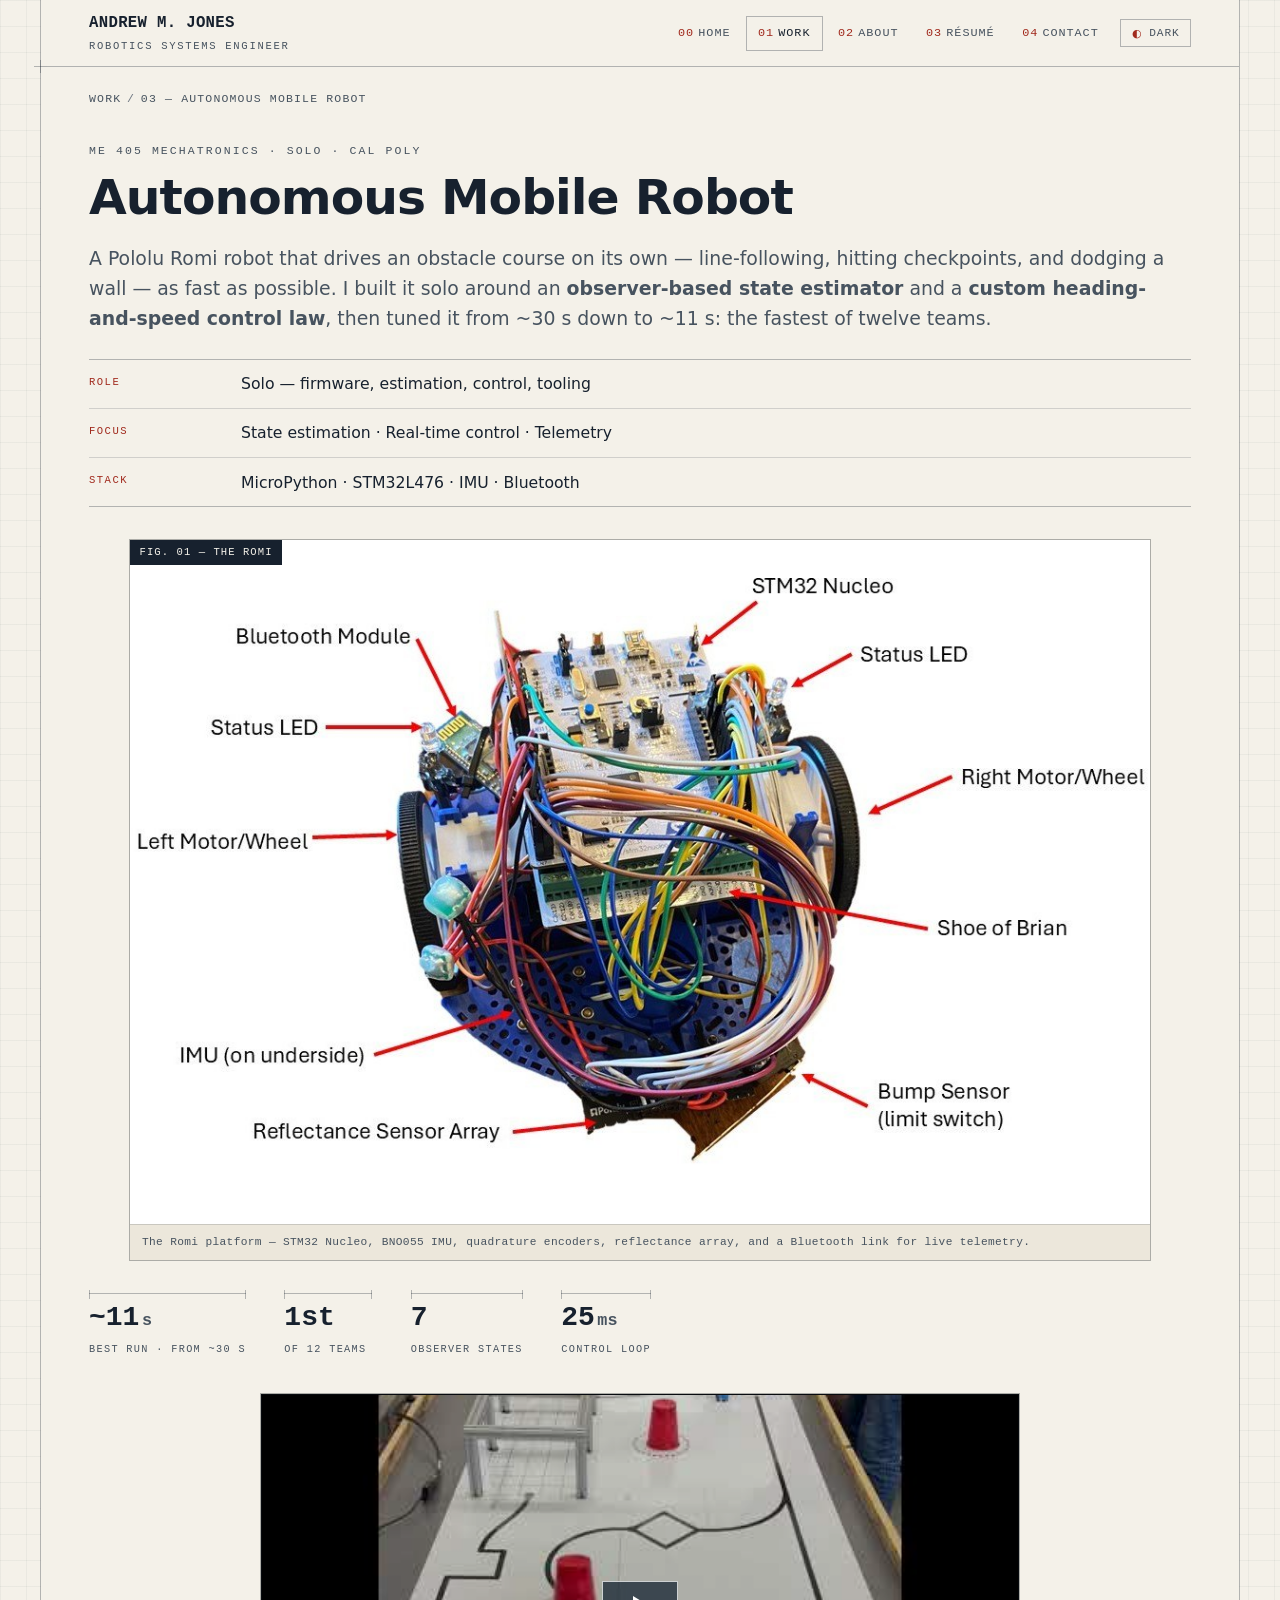
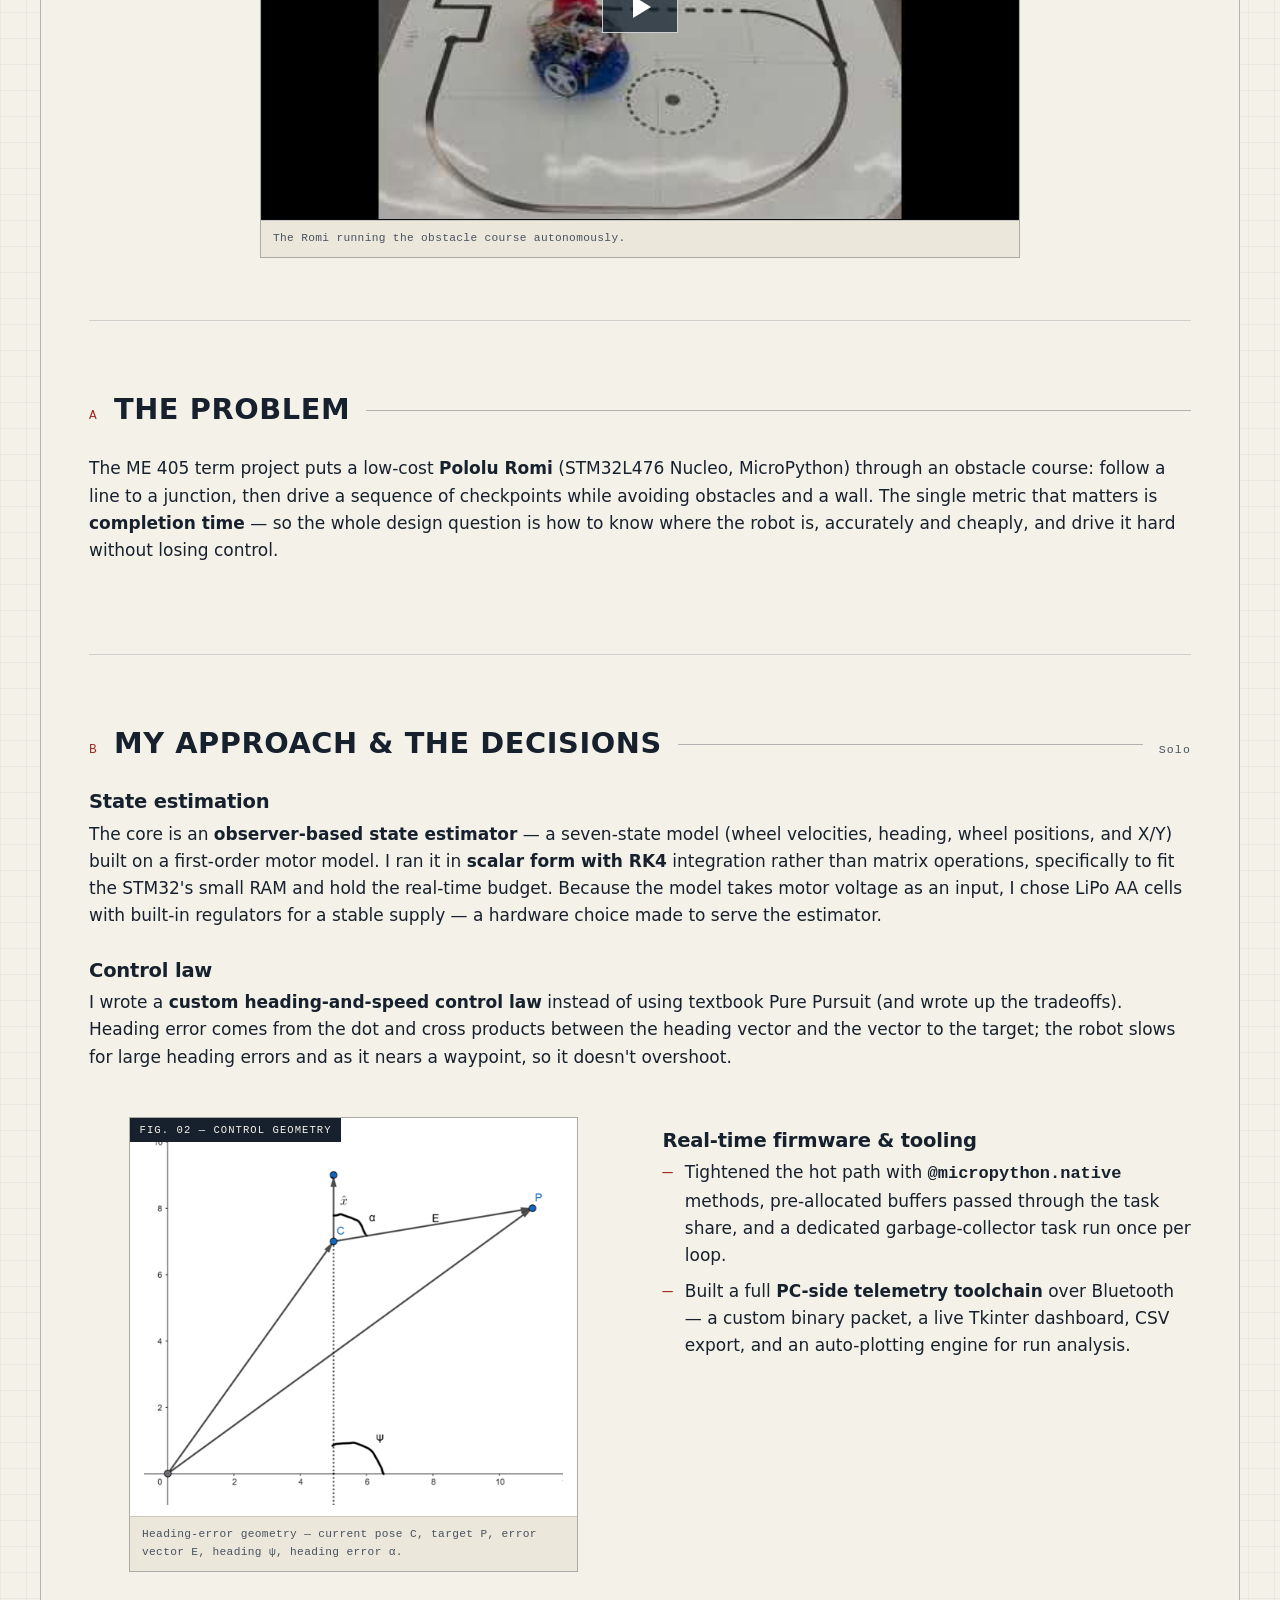
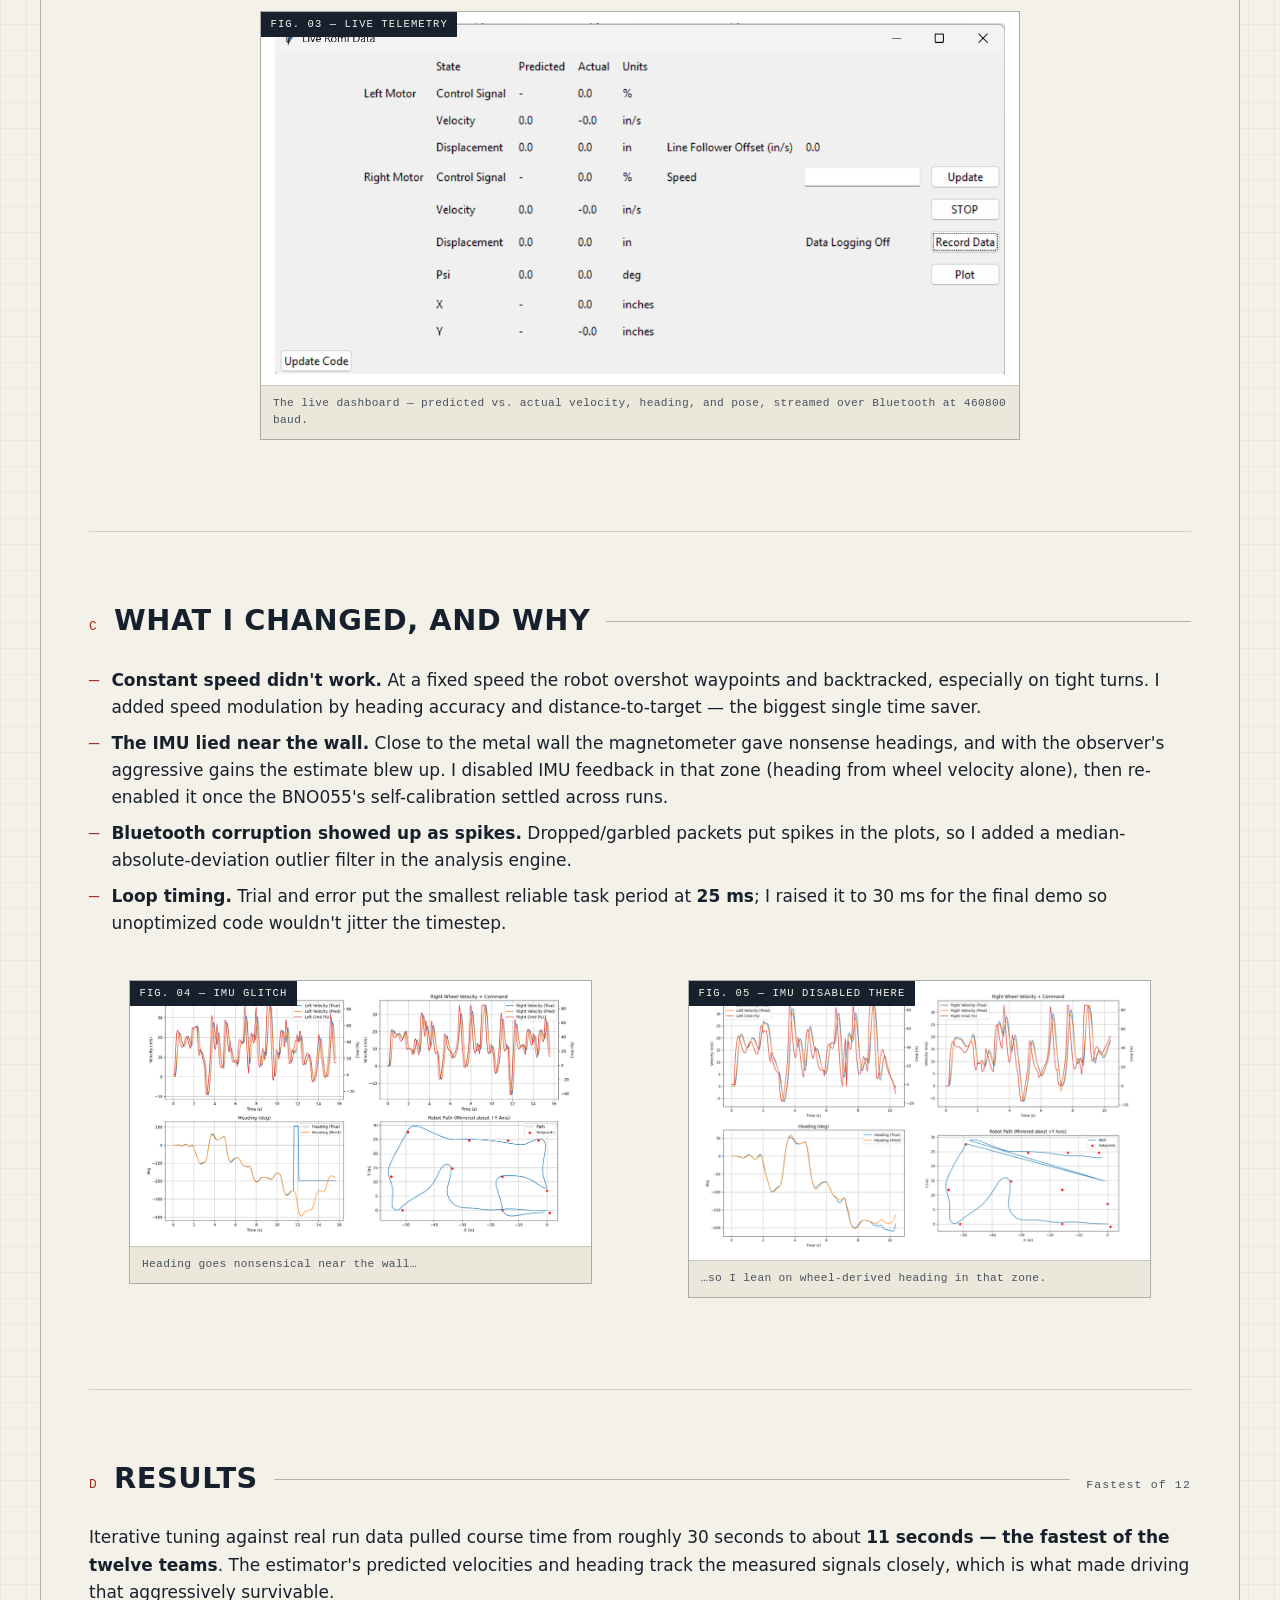
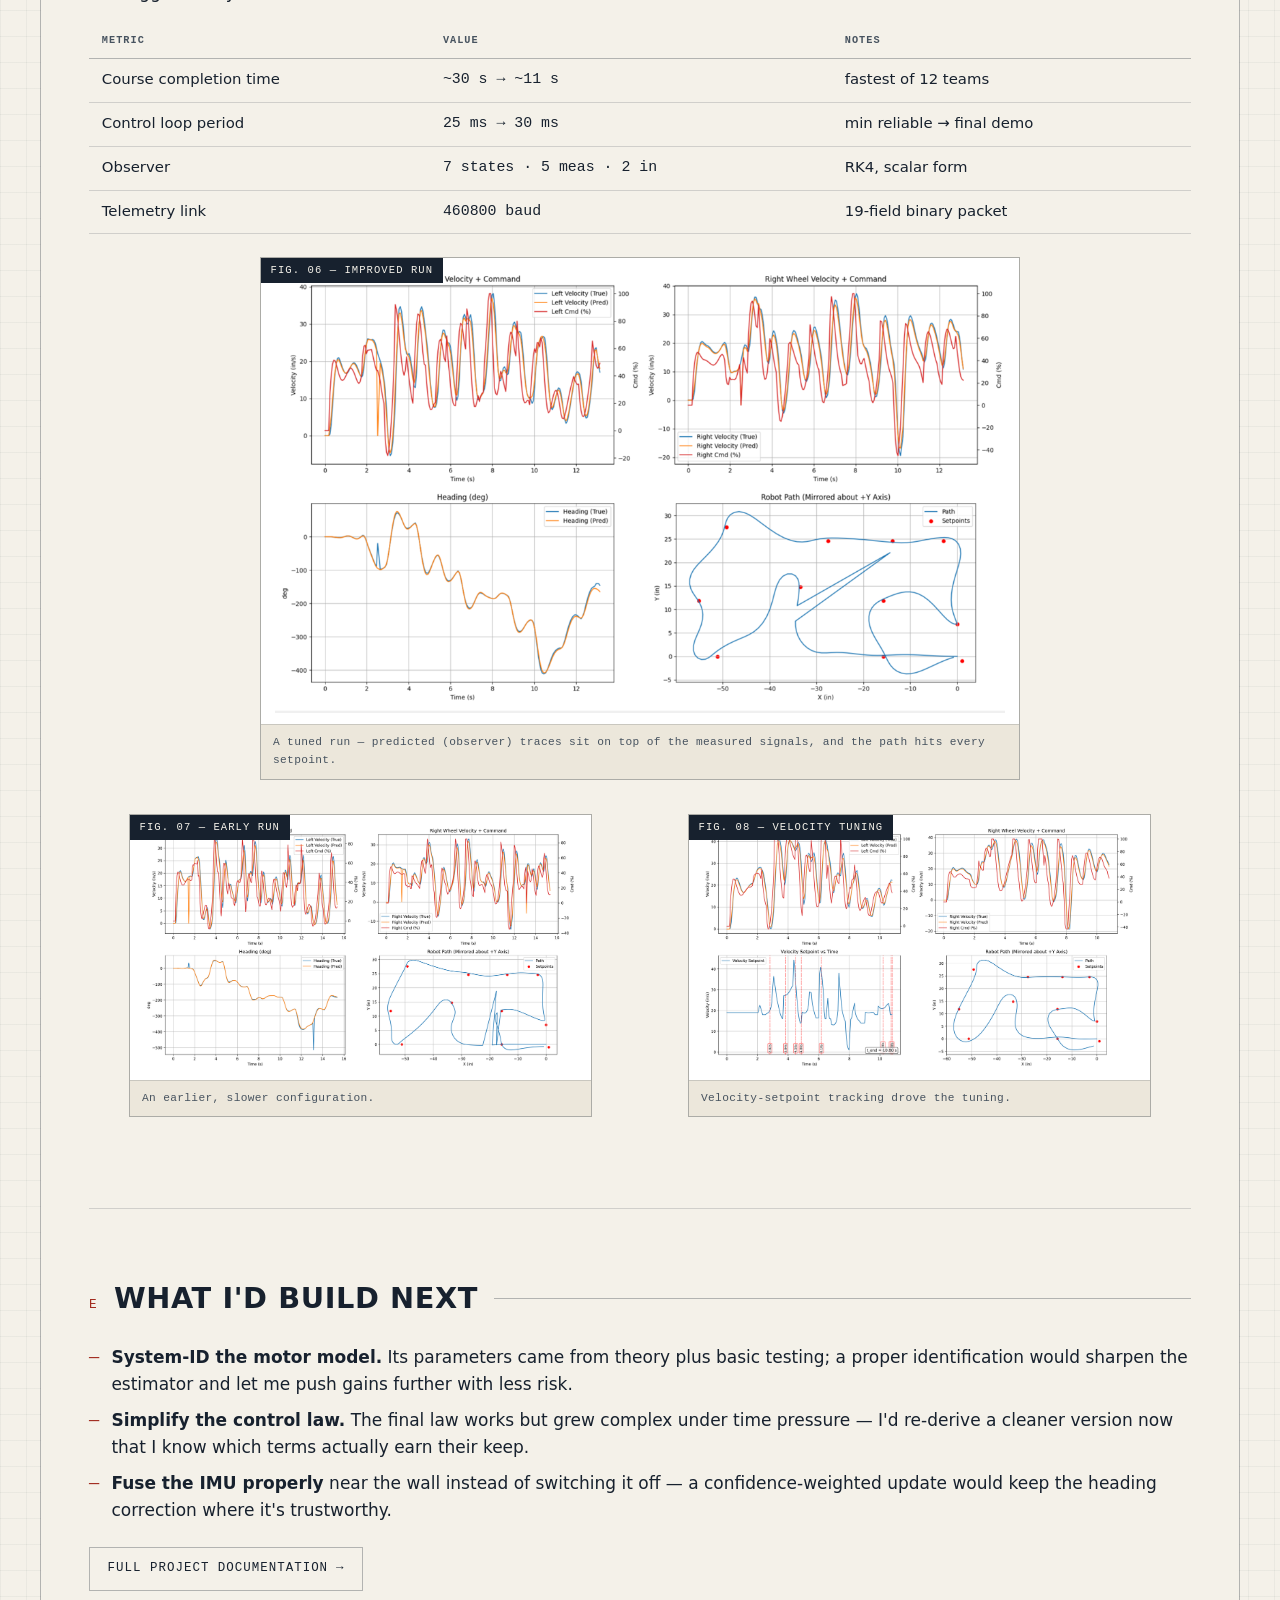
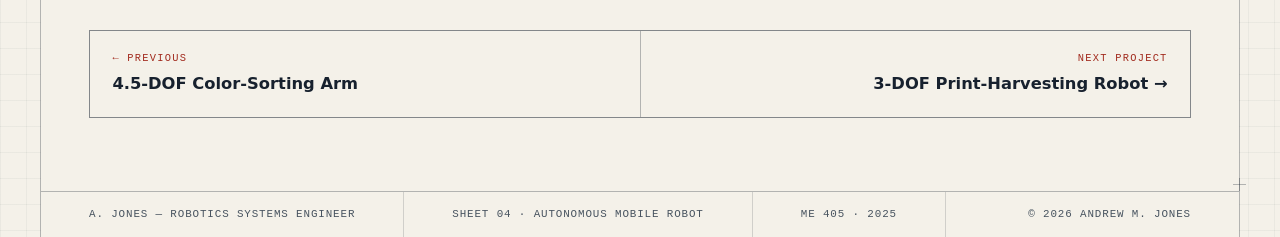
==== autonomous-mobile-robot.html @ 7c8b0451 "Claude rebuild" ====
<!doctype html>
<html lang="en">
<head>
  <meta charset="utf-8" />
  <meta name="viewport" content="width=device-width, initial-scale=1" />
  <title>Autonomous Mobile Robot — Andrew M. Jones</title>
  <meta name="description" content="ME 405: a Pololu Romi robot that autonomously runs an obstacle course, built solo on an observer-based state estimator and a custom control law — tuned from ~30 s to ~11 s, fastest of 12 teams." />
  <link rel="icon" href="favicon.svg" type="image/svg+xml" />
  <link rel="apple-touch-icon" href="apple-touch-icon.png" />
  <link rel="stylesheet" href="assets/css/site.css" />
  <script>
    (function () { try { var t = localStorage.getItem("theme"); if (t === "dark" || t === "light") document.documentElement.setAttribute("data-theme", t); } catch (e) {} })();
  </script>
  <script defer src="assets/js/site.js"></script>
</head>
<body>
  <a class="skip-link" href="#main">Skip to content</a>

  <div class="sheet">
    <header class="titleblock">
      <div class="tb-id">
        <a class="tb-name" href="index.html" style="text-decoration:none">Andrew M. Jones</a>
        <span class="tb-role">Robotics Systems Engineer</span>
      </div>
      <nav class="tb-nav" aria-label="Primary">
        <a href="index.html"><span class="n">00</span>Home</a>
        <a href="index.html#work" aria-current="page"><span class="n">01</span>Work</a>
        <a href="about.html"><span class="n">02</span>About</a>
        <a href="resume.html"><span class="n">03</span>Résumé</a>
        <a href="contact.html"><span class="n">04</span>Contact</a>
        <button class="tt" type="button" data-theme-toggle aria-pressed="false" title="Toggle light / dark">
          <span class="tt-ico" aria-hidden="true">◐</span><span class="tt-label">Dark</span>
        </button>
      </nav>
    </header>

    <main id="main" class="wrap">

      <p class="breadcrumb"><a href="index.html#work">Work</a><span class="sep">/</span>03 — Autonomous Mobile Robot</p>

      <!-- ===== HERO ===== -->
      <section class="proj-hero">
        <span class="eyebrow">ME 405 Mechatronics · Solo · Cal Poly</span>
        <h1>Autonomous Mobile Robot</h1>
        <p class="lede">
          A Pololu Romi robot that drives an obstacle course on its own — line-following, hitting checkpoints, and dodging
          a wall — as fast as possible. I built it solo around an <strong>observer-based state estimator</strong> and a
          <strong>custom heading-and-speed control law</strong>, then tuned it from ~30&nbsp;s down to ~11&nbsp;s: the
          fastest of twelve teams.
        </p>
        <dl class="spec-block">
          <div class="row"><dt>Role</dt><dd>Solo — firmware, estimation, control, tooling</dd></div>
          <div class="row"><dt>Focus</dt><dd>State estimation · Real-time control · Telemetry</dd></div>
          <div class="row"><dt>Stack</dt><dd>MicroPython · STM32L476 · IMU · Bluetooth</dd></div>
        </dl>

        <figure class="figure proj-hero-fig" style="margin-top:2rem">
          <span class="figtag">Fig. 01 — The Romi</span>
          <img src="assets/img/autonomous-mobile-robot/romi-labeled.jpg" width="1074" height="720"
               alt="The assembled Romi robot with components labeled: STM32 Nucleo, Bluetooth module, status LEDs, left and right motor/wheel, IMU, reflectance sensor array, and bump sensor." />
          <figcaption>The Romi platform — STM32 Nucleo, BNO055 IMU, quadrature encoders, reflectance array, and a Bluetooth link for live telemetry.</figcaption>
        </figure>

        <div class="metrics" style="margin-top:2rem" aria-label="Headline results">
          <div class="metric"><span class="val">~11<span class="unit">s</span></span><span class="lbl">Best run · from ~30 s</span></div>
          <div class="metric"><span class="val">1st</span><span class="lbl">of 12 teams</span></div>
          <div class="metric"><span class="val">7</span><span class="lbl">Observer states</span></div>
          <div class="metric"><span class="val">25<span class="unit">ms</span></span><span class="lbl">Control loop</span></div>
        </div>

        <figure class="figure mid" style="margin-top:2.2rem">
          <span class="figtag">Demo — course run</span>
          <div class="video" data-yt="yyV9BpyjOOg" role="button" tabindex="0" aria-label="Play the autonomous course run video">
            <img src="assets/img/autonomous-mobile-robot/yt-yyV9BpyjOOg.jpg" width="480" height="360" loading="lazy" alt="Video thumbnail: the Romi robot running the course." />
            <span class="play" aria-hidden="true"></span>
          </div>
          <figcaption>The Romi running the obstacle course autonomously.</figcaption>
        </figure>
      </section>

      <!-- ===== A · PROBLEM ===== -->
      <section class="section" aria-labelledby="a-h">
        <div class="section-head">
          <span class="section-num">A</span>
          <h2 class="section-title" id="a-h">The problem</h2>
          <span class="section-rule" aria-hidden="true"></span>
        </div>
        <div class="prose">
          <p>
            The ME 405 term project puts a low-cost <strong>Pololu Romi</strong> (STM32L476 Nucleo, MicroPython) through an
            obstacle course: follow a line to a junction, then drive a sequence of checkpoints while avoiding obstacles and a
            wall. The single metric that matters is <strong>completion time</strong> — so the whole design question is how to
            know where the robot is, accurately and cheaply, and drive it hard without losing control.
          </p>
        </div>
      </section>

      <!-- ===== B · ROLE & DECISIONS ===== -->
      <section class="section" aria-labelledby="b-h">
        <div class="section-head">
          <span class="section-num">B</span>
          <h2 class="section-title" id="b-h">My approach &amp; the decisions</h2>
          <span class="section-rule" aria-hidden="true"></span>
          <span class="section-meta">Solo</span>
        </div>
        <div class="prose">
          <h3>State estimation</h3>
          <p>
            The core is an <strong>observer-based state estimator</strong> — a seven-state model (wheel velocities, heading,
            wheel positions, and X/Y) built on a first-order motor model. I ran it in <strong>scalar form with RK4</strong>
            integration rather than matrix operations, specifically to fit the STM32's small RAM and hold the real-time
            budget. Because the model takes motor voltage as an input, I chose LiPo AA cells with built-in regulators for a
            stable supply — a hardware choice made to serve the estimator.
          </p>
          <h3>Control law</h3>
          <p>
            I wrote a <strong>custom heading-and-speed control law</strong> instead of using textbook Pure Pursuit (and wrote
            up the tradeoffs). Heading error comes from the dot and cross products between the heading vector and the vector
            to the target; the robot slows for large heading errors and as it nears a waypoint, so it doesn't overshoot.
          </p>
        </div>

        <div class="split" style="margin-top:1.8rem">
          <figure class="figure">
            <span class="figtag">Fig. 02 — Control geometry</span>
            <div class="plot-canvas"><img src="assets/diagrams/autonomous-mobile-robot/drive-geometry.png" width="535" height="480" loading="lazy"
                 alt="Vector diagram of the heading-error geometry: current pose C, target point P, error vector E, heading psi, and heading-error angle alpha." /></div>
            <figcaption>Heading-error geometry — current pose C, target P, error vector E, heading ψ, heading error α.</figcaption>
          </figure>
          <div class="prose">
            <h3>Real-time firmware &amp; tooling</h3>
            <ul>
              <li>Tightened the hot path with <strong><code>@micropython.native</code></strong> methods, pre-allocated buffers passed through the task share, and a dedicated garbage-collector task run once per loop.</li>
              <li>Built a full <strong>PC-side telemetry toolchain</strong> over Bluetooth — a custom binary packet, a live Tkinter dashboard, CSV export, and an auto-plotting engine for run analysis.</li>
            </ul>
          </div>
        </div>

        <figure class="figure mid" style="margin-top:1.4rem">
          <span class="figtag">Fig. 03 — Live telemetry</span>
          <div class="plot-canvas"><img src="assets/img/autonomous-mobile-robot/telemetry-gui.png" width="1183" height="567" loading="lazy"
               alt="Screenshot of the live Romi data GUI showing predicted versus actual wheel velocities, heading, and pose during a run." /></div>
          <figcaption>The live dashboard — predicted vs. actual velocity, heading, and pose, streamed over Bluetooth at 460800 baud.</figcaption>
        </figure>
      </section>

      <!-- ===== C · ITERATION ===== -->
      <section class="section" aria-labelledby="c-h">
        <div class="section-head">
          <span class="section-num">C</span>
          <h2 class="section-title" id="c-h">What I changed, and why</h2>
          <span class="section-rule" aria-hidden="true"></span>
        </div>
        <div class="prose">
          <ul>
            <li><strong>Constant speed didn't work.</strong> At a fixed speed the robot overshot waypoints and backtracked, especially on tight turns. I added speed modulation by heading accuracy and distance-to-target — the biggest single time saver.</li>
            <li><strong>The IMU lied near the wall.</strong> Close to the metal wall the magnetometer gave nonsense headings, and with the observer's aggressive gains the estimate blew up. I disabled IMU feedback in that zone (heading from wheel velocity alone), then re-enabled it once the BNO055's self-calibration settled across runs.</li>
            <li><strong>Bluetooth corruption showed up as spikes.</strong> Dropped/garbled packets put spikes in the plots, so I added a median-absolute-deviation outlier filter in the analysis engine.</li>
            <li><strong>Loop timing.</strong> Trial and error put the smallest reliable task period at <strong>25&nbsp;ms</strong>; I raised it to 30&nbsp;ms for the final demo so unoptimized code wouldn't jitter the timestep.</li>
          </ul>
        </div>

        <div class="figrow" style="margin-top:1.6rem">
          <figure class="figure">
            <span class="figtag">Fig. 04 — IMU glitch</span>
            <div class="plot-canvas"><img src="assets/img/autonomous-mobile-robot/imu-badheading.png" width="1000" height="559" loading="lazy"
                 alt="Plot of a corrupted heading estimate spiking to nonsensical values as the robot passes near the wall." /></div>
            <figcaption>Heading goes nonsensical near the wall…</figcaption>
          </figure>
          <figure class="figure">
            <span class="figtag">Fig. 05 — IMU disabled there</span>
            <div class="plot-canvas"><img src="assets/img/autonomous-mobile-robot/imu-off.png" width="1000" height="592" loading="lazy"
                 alt="Plot showing the observer heading behaving when IMU feedback is disabled in the wall zone." /></div>
            <figcaption>…so I lean on wheel-derived heading in that zone.</figcaption>
          </figure>
        </div>
      </section>

      <!-- ===== D · RESULTS ===== -->
      <section class="section" aria-labelledby="d-h">
        <div class="section-head">
          <span class="section-num">D</span>
          <h2 class="section-title" id="d-h">Results</h2>
          <span class="section-rule" aria-hidden="true"></span>
          <span class="section-meta">Fastest of 12</span>
        </div>
        <div class="prose">
          <p>
            Iterative tuning against real run data pulled course time from roughly 30&nbsp;seconds to about
            <strong>11&nbsp;seconds — the fastest of the twelve teams</strong>. The estimator's predicted velocities and
            heading track the measured signals closely, which is what made driving that aggressively survivable.
          </p>
        </div>

        <table class="spec-table">
          <thead><tr><th>Metric</th><th>Value</th><th>Notes</th></tr></thead>
          <tbody>
            <tr><td>Course completion time</td><td class="num">~30 s → ~11 s</td><td>fastest of 12 teams</td></tr>
            <tr><td>Control loop period</td><td class="num">25 ms → 30 ms</td><td>min reliable → final demo</td></tr>
            <tr><td>Observer</td><td class="num">7 states · 5 meas · 2 in</td><td>RK4, scalar form</td></tr>
            <tr><td>Telemetry link</td><td class="num">460800 baud</td><td>19-field binary packet</td></tr>
          </tbody>
        </table>

        <figure class="figure mid" style="margin-top:1.4rem">
          <span class="figtag">Fig. 06 — Improved run</span>
          <div class="plot-canvas"><img src="assets/img/autonomous-mobile-robot/course-run2.png" width="1071" height="651" loading="lazy"
               alt="Four-panel run analysis: left and right wheel velocity with true, predicted, and command traces overlapping closely; heading true vs predicted; and the robot's path through the course with setpoints marked." /></div>
          <figcaption>A tuned run — predicted (observer) traces sit on top of the measured signals, and the path hits every setpoint.</figcaption>
        </figure>

        <div class="figrow" style="margin-top:1rem">
          <figure class="figure">
            <span class="figtag">Fig. 07 — Early run</span>
            <div class="plot-canvas"><img src="assets/img/autonomous-mobile-robot/course-run1.png" width="1200" height="671" loading="lazy"
                 alt="Run analysis from an earlier, slower configuration for comparison." /></div>
            <figcaption>An earlier, slower configuration.</figcaption>
          </figure>
          <figure class="figure">
            <span class="figtag">Fig. 08 — Velocity tuning</span>
            <div class="plot-canvas"><img src="assets/img/autonomous-mobile-robot/velocity-tuning.png" width="1200" height="671" loading="lazy"
                 alt="Velocity setpoint tracking used to find areas for improvement during tuning." /></div>
            <figcaption>Velocity-setpoint tracking drove the tuning.</figcaption>
          </figure>
        </div>

      </section>

      <!-- ===== E · NEXT ===== -->
      <section class="section" aria-labelledby="e-h">
        <div class="section-head">
          <span class="section-num">E</span>
          <h2 class="section-title" id="e-h">What I'd build next</h2>
          <span class="section-rule" aria-hidden="true"></span>
        </div>
        <div class="prose">
          <ul>
            <li><strong>System-ID the motor model.</strong> Its parameters came from theory plus basic testing; a proper identification would sharpen the estimator and let me push gains further with less risk.</li>
            <li><strong>Simplify the control law.</strong> The final law works but grew complex under time pressure — I'd re-derive a cleaner version now that I know which terms actually earn their keep.</li>
            <li><strong>Fuse the IMU properly</strong> near the wall instead of switching it off — a confidence-weighted update would keep the heading correction where it's trustworthy.</li>
          </ul>
          <p style="margin-top:1.4rem">
            <a class="btn" href="https://term-project-me-405.readthedocs.io/en/latest/index.html" target="_blank" rel="noopener noreferrer">Full project documentation <span class="arw" aria-hidden="true">→</span></a>
          </p>
        </div>

        <nav class="proj-nav" aria-label="More projects">
          <a href="robotic-arm.html"><span class="dir">← Previous</span><span class="t">4.5-DOF Color-Sorting Arm</span></a>
          <a class="next" href="harvester.html"><span class="dir">Next project</span><span class="t">3-DOF Print-Harvesting Robot →</span></a>
        </nav>
      </section>

    </main>

    <footer class="footer-tb">
      <span class="cell">A. Jones — Robotics Systems Engineer</span>
      <span class="cell">Sheet 04 · Autonomous Mobile Robot</span>
      <span class="cell">ME 405 · 2025</span>
      <span class="cell">© <span id="year"></span> Andrew M. Jones</span>
    </footer>
  </div>
</body>
</html>
---- assets/css/site.css ----
/* ============================================================================
   Andrew M. Jones — Portfolio
   Design system: "Engineering Drawing / Title Block"
   Plain CSS, no framework, no build step.
   ========================================================================== */

/* ---- Tokens ---------------------------------------------------------------
   Light "paper" is the primary identity; dark "blueprint" via prefers-color-scheme
   and an explicit [data-theme] override so a future toggle can win both ways.    */
:root {
  --paper:      #f4f1e9;
  --paper-2:    #ece7db;
  --paper-3:    #e2dccb;
  --ink:        #17212e;
  --ink-2:      #47535f;
  --ink-3:      #6d7681;
  --line:       rgba(23, 33, 46, 0.16);
  --line-2:     rgba(23, 33, 46, 0.30);
  --grid:       rgba(23, 33, 46, 0.045);
  --accent:     #c0392b;   /* drafting red */
  --accent-ink: #a12a1d;   /* red that passes AA on paper for text */
  --blue:       #2c5a7c;

  --font-sans: "Helvetica Neue", "Segoe UI", system-ui, -apple-system, Roboto, Arial, sans-serif;
  --font-mono: ui-monospace, "Cascadia Code", "SF Mono", "Segoe UI Mono", Consolas, "Liberation Mono", monospace;

  --wrap: 1200px;
  --pad: clamp(1.1rem, 4vw, 3rem);
  --frame: 10px;
}

@media (prefers-color-scheme: dark) {
  :root:not([data-theme="light"]) {
    --paper:      #0e1520;
    --paper-2:    #131c29;
    --paper-3:    #182231;
    --ink:        #e6ecf3;
    --ink-2:      #a4b0be;
    --ink-3:      #788593;
    --line:       rgba(206, 223, 241, 0.15);
    --line-2:     rgba(206, 223, 241, 0.28);
    --grid:       rgba(150, 190, 230, 0.06);
    --accent:     #e4572e;
    --accent-ink: #f0774e;
    --blue:       #6fb4e0;
  }
}
/* explicit overrides so a data-theme attribute always wins */
:root[data-theme="dark"] {
  --paper: #0e1520; --paper-2: #131c29; --paper-3: #182231;
  --ink: #e6ecf3; --ink-2: #a4b0be; --ink-3: #788593;
  --line: rgba(206,223,241,0.15); --line-2: rgba(206,223,241,0.28);
  --grid: rgba(150,190,230,0.06); --accent: #e4572e; --accent-ink: #f0774e; --blue: #6fb4e0;
}
:root[data-theme="light"] {
  --paper: #f4f1e9; --paper-2: #ece7db; --paper-3: #e2dccb;
  --ink: #17212e; --ink-2: #47535f; --ink-3: #6d7681;
  --line: rgba(23,33,46,0.16); --line-2: rgba(23,33,46,0.30);
  --grid: rgba(23,33,46,0.045); --accent: #c0392b; --accent-ink: #a12a1d; --blue: #2c5a7c;
}

/* ---- Reset / base --------------------------------------------------------- */
*, *::before, *::after { box-sizing: border-box; }
html { -webkit-text-size-adjust: 100%; scroll-behavior: smooth; }
@media (prefers-reduced-motion: reduce) {
  html { scroll-behavior: auto; }
  *, *::before, *::after { animation-duration: 0.001ms !important; transition-duration: 0.001ms !important; }
}
body {
  margin: 0;
  font-family: var(--font-sans);
  font-size: 17px;
  line-height: 1.6;
  color: var(--ink);
  background-color: var(--paper);
  background-image:
    linear-gradient(var(--grid) 1px, transparent 1px),
    linear-gradient(90deg, var(--grid) 1px, transparent 1px);
  background-size: 26px 26px, 26px 26px;
  -webkit-font-smoothing: antialiased;
}
img, svg { max-width: 100%; height: auto; display: block; }
a { color: var(--blue); text-decoration: none; }
a:hover { color: var(--accent-ink); }
h1, h2, h3, h4 { font-weight: 650; line-height: 1.1; letter-spacing: -0.01em; margin: 0; }
p { margin: 0 0 1rem; }

/* Keyboard focus */
:focus-visible { outline: 2px solid var(--accent); outline-offset: 2px; }

.skip-link {
  position: absolute; left: -9999px; top: 0; z-index: 100;
  background: var(--ink); color: var(--paper); padding: 0.6rem 1rem;
  font-family: var(--font-mono); font-size: 0.8rem;
}
.skip-link:focus { left: 0; }

/* ---- Monospace label helpers --------------------------------------------- */
.mono { font-family: var(--font-mono); }
.eyebrow, .label {
  font-family: var(--font-mono);
  font-size: 0.72rem;
  text-transform: uppercase;
  letter-spacing: 0.18em;
  color: var(--ink-2);
}
.accent { color: var(--accent-ink); }
.muted { color: var(--ink-2); }

/* ---- Sheet frame (the "drawing" the whole site sits on) ------------------- */
.sheet {
  max-width: var(--wrap);
  margin: 0 auto;
  position: relative;
  border-left: 1px solid var(--line-2);
  border-right: 1px solid var(--line-2);
  background:
    linear-gradient(var(--paper), var(--paper)) padding-box;
  min-height: 100vh;
}
/* corner register crosshairs */
.sheet::before, .sheet::after {
  content: ""; position: absolute; width: 13px; height: 13px; pointer-events: none;
  background-image:
    linear-gradient(var(--line-2), var(--line-2)),
    linear-gradient(var(--line-2), var(--line-2));
  background-size: 13px 1px, 1px 13px;
  background-position: center, center;
  background-repeat: no-repeat;
}
.sheet::before { top: 60px; left: -7px; }
.sheet::after  { bottom: 46px; right: -7px; }

.wrap { padding-inline: var(--pad); }

/* ---- Header title block --------------------------------------------------- */
.titleblock {
  position: sticky; top: 0; z-index: 20;
  display: flex; align-items: stretch; justify-content: space-between;
  gap: 1rem; flex-wrap: wrap;
  padding: 0.7rem var(--pad);
  background: color-mix(in srgb, var(--paper) 88%, transparent);
  backdrop-filter: blur(6px);
  border-bottom: 1px solid var(--line-2);
}
.tb-id { display: flex; flex-direction: column; justify-content: center; }
.tb-name {
  font-family: var(--font-mono); font-weight: 700; font-size: 0.98rem;
  letter-spacing: 0.02em; color: var(--ink); text-transform: uppercase;
}
.tb-role {
  font-family: var(--font-mono); font-size: 0.66rem; letter-spacing: 0.16em;
  text-transform: uppercase; color: var(--ink-2); margin-top: 2px;
}
.tb-nav { display: flex; align-items: center; gap: 0.2rem; flex-wrap: wrap; }
.tb-nav a {
  font-family: var(--font-mono); font-size: 0.74rem; letter-spacing: 0.08em;
  text-transform: uppercase; color: var(--ink-2);
  padding: 0.45rem 0.7rem; border: 1px solid transparent;
}
.tb-nav a .n { color: var(--accent-ink); margin-right: 0.35em; }
.tb-nav a:hover { color: var(--ink); border-color: var(--line-2); }
.tb-nav a[aria-current="page"] { color: var(--ink); border-color: var(--line-2); }
.tb-nav .tt { display: inline-flex; align-items: center; gap: 0.4rem; margin-left: 0.4rem; padding: 0.4rem 0.65rem;
  font-family: var(--font-mono); font-size: 0.7rem; letter-spacing: 0.08em; text-transform: uppercase;
  color: var(--ink-2); background: transparent; border: 1px solid var(--line-2); cursor: pointer; }
.tb-nav .tt:hover { color: var(--ink); background: var(--paper-2); }
.tb-nav .tt .tt-ico { color: var(--accent-ink); }

/* ---- Buttons -------------------------------------------------------------- */
.btn {
  display: inline-flex; align-items: center; gap: 0.5rem;
  font-family: var(--font-mono); font-size: 0.78rem; letter-spacing: 0.08em;
  text-transform: uppercase; color: var(--ink);
  padding: 0.7rem 1.1rem; border: 1px solid var(--line-2);
  background: transparent; cursor: pointer; transition: background 0.15s, color 0.15s, border-color 0.15s;
}
.btn:hover { background: var(--ink); color: var(--paper); border-color: var(--ink); }
.btn.primary { background: var(--ink); color: var(--paper); border-color: var(--ink); }
.btn.primary:hover { background: var(--accent); border-color: var(--accent); color: #fff; }
.btn .arw { transition: transform 0.15s; }
.btn:hover .arw { transform: translateX(3px); }

/* ---- Section header (numbered drawing view) ------------------------------- */
.section { padding: clamp(2.6rem, 6vw, 4.6rem) 0; border-top: 1px solid var(--line); }
.section-head { display: flex; align-items: baseline; gap: 1rem; margin-bottom: 1.8rem; }
.section-num { font-family: var(--font-mono); font-size: 0.8rem; color: var(--accent-ink); letter-spacing: 0.1em; }
.section-title { font-size: clamp(1.3rem, 3vw, 1.8rem); text-transform: uppercase; letter-spacing: 0.02em; }
.section-rule { flex: 1; height: 1px; background: var(--line-2); align-self: center; }
.section-meta { font-family: var(--font-mono); font-size: 0.72rem; color: var(--ink-2); letter-spacing: 0.1em; }

/* ---- Hero ----------------------------------------------------------------- */
.hero { padding: clamp(2.4rem, 6vw, 4.4rem) 0 clamp(1.6rem, 4vw, 2.6rem); }
.hero-grid { display: grid; grid-template-columns: 1.05fr 0.95fr; gap: clamp(1.5rem, 4vw, 3rem); align-items: center; }
.hero h1 {
  font-size: clamp(2.1rem, 5.4vw, 3.5rem); line-height: 1.03; margin: 0.7rem 0 1.1rem;
  letter-spacing: -0.02em;
}
.hero h1 .u { color: var(--accent-ink); }
.hero .lede { font-size: clamp(1rem, 1.6vw, 1.12rem); color: var(--ink-2); max-width: 44ch; }
.cta-row { display: flex; flex-wrap: wrap; gap: 0.7rem; margin-top: 1.6rem; }

/* ---- Figure block --------------------------------------------------------- */
.figure { position: relative; border: 1px solid var(--line-2); background: var(--paper-2); }
.figure > img { width: 100%; display: block; }
.figtag {
  position: absolute; top: 0; left: 0;
  font-family: var(--font-mono); font-size: 0.66rem; letter-spacing: 0.1em;
  background: var(--ink); color: var(--paper); padding: 0.25rem 0.6rem; text-transform: uppercase;
}
.figure figcaption {
  font-family: var(--font-mono); font-size: 0.7rem; color: var(--ink-2);
  padding: 0.55rem 0.75rem; border-top: 1px solid var(--line); letter-spacing: 0.03em;
}

/* ---- Dimension / metric callouts ------------------------------------------ */
.metrics { display: flex; flex-wrap: wrap; gap: clamp(1.2rem, 4vw, 2.4rem); }
.metric { position: relative; padding-top: 0.6rem; border-top: 1px solid var(--line-2); min-width: 88px; }
.metric::before, .metric::after {
  content: ""; position: absolute; top: -4px; width: 1px; height: 9px; background: var(--line-2);
}
.metric::before { left: 0; }
.metric::after { right: 0; }
.metric .val { font-family: var(--font-mono); font-size: clamp(1.35rem, 3vw, 1.75rem); font-weight: 600; color: var(--ink); line-height: 1; }
.metric .val .unit { font-size: 0.6em; color: var(--ink-2); margin-left: 0.15em; }
.metric .lbl { display: block; font-family: var(--font-mono); font-size: 0.64rem; text-transform: uppercase; letter-spacing: 0.13em; color: var(--ink-2); margin-top: 0.5rem; }

/* ---- Featured project card ------------------------------------------------ */
.feature { border: 1px solid var(--line-2); background: var(--paper-2); display: grid; grid-template-columns: 1fr 1fr; }
.feature .fig-side { position: relative; border-right: 1px solid var(--line-2); background: var(--paper-3); }
.feature .fig-side img { width: 100%; height: 100%; object-fit: cover; display: block; }
.feature .body { padding: clamp(1.3rem, 3vw, 2rem); display: flex; flex-direction: column; }
.feature h3 { font-size: clamp(1.4rem, 2.6vw, 1.9rem); margin: 0.5rem 0 0.6rem; }
.feature .role { font-family: var(--font-mono); font-size: 0.7rem; letter-spacing: 0.12em; text-transform: uppercase; color: var(--accent-ink); }
.feature .metrics { margin: 1.3rem 0 1.5rem; }
.feature .btn { align-self: flex-start; margin-top: auto; }

/* ---- Dataflow strip ------------------------------------------------------- */
.dataflow { border: 1px solid var(--line); background: var(--paper-2); padding: 1.2rem 1.4rem; margin-top: 1.6rem; }
.dataflow .label { display: block; margin-bottom: 0.9rem; }
.dataflow img { width: 100%; max-width: 720px; margin: 0 auto; }
:root[data-theme="dark"] .dataflow img,
.dataflow img.invertible { }

/* ---- Dataflow chain (tokenized, matches the drawing aesthetic) ------------ */
.chain { display: flex; align-items: center; flex-wrap: wrap; gap: 0.5rem 0.6rem; margin-top: 1rem; }
.chain .node { border: 1px solid var(--line-2); background: var(--paper); padding: 0.7rem 1rem; text-align: center; flex: 1 1 130px; }
.chain .node .n-name { font-family: var(--font-mono); font-weight: 700; font-size: 0.85rem; color: var(--ink); display: block; }
.chain .node .n-sub { font-family: var(--font-mono); font-size: 0.6rem; text-transform: uppercase; letter-spacing: 0.1em; color: var(--ink-2); display: block; margin-top: 3px; }
.chain .link { display: flex; flex-direction: column; align-items: center; min-width: 62px; }
.chain .link .lk-proto { font-family: var(--font-mono); font-size: 0.58rem; letter-spacing: 0.1em; text-transform: uppercase; color: var(--accent-ink); }
.chain .link .lk-arw { font-family: var(--font-mono); font-size: 1.15rem; line-height: 1; color: var(--ink-3); }
@media (max-width: 640px) {
  .chain { flex-direction: column; align-items: stretch; }
  .chain .node, .chain .link { width: 100%; }
  .chain .link { flex-direction: row; gap: 0.5rem; justify-content: center; padding: 0.1rem; }
}

/* ---- Project index (sheet index) ------------------------------------------ */
.index-list { display: grid; gap: 0; border-top: 1px solid var(--line-2); }
.index-item {
  display: grid; grid-template-columns: 3.2rem 150px 1fr auto; gap: clamp(0.8rem, 2vw, 1.8rem);
  align-items: center; padding: 1.2rem 0.4rem; border-bottom: 1px solid var(--line-2);
  color: var(--ink); transition: background 0.15s;
}
.index-item:hover { background: var(--paper-2); }
.index-item .idx { font-family: var(--font-mono); font-size: 0.85rem; color: var(--accent-ink); align-self: start; padding-top: 0.2rem; }
.index-item .thumb { border: 1px solid var(--line-2); background: var(--paper-3); aspect-ratio: 5 / 3; overflow: hidden; }
.index-item .thumb img { width: 100%; height: 100%; object-fit: cover; }
.index-item .meta h3 { font-size: 1.2rem; margin-bottom: 0.25rem; }
.index-item .meta .role { font-family: var(--font-mono); font-size: 0.66rem; letter-spacing: 0.1em; text-transform: uppercase; color: var(--ink-2); }
.index-item .meta p { margin: 0.4rem 0 0.5rem; color: var(--ink-2); font-size: 0.96rem; max-width: 62ch; }
.index-item .tags { display: flex; flex-wrap: wrap; gap: 0.4rem; }
.index-item .tags span { font-family: var(--font-mono); font-size: 0.63rem; letter-spacing: 0.06em; text-transform: uppercase; color: var(--ink-2); border: 1px solid var(--line); padding: 0.15rem 0.45rem; }
.index-item .go { display: flex; flex-direction: column; align-items: flex-end; gap: 0.5rem; justify-self: end; }
.index-item .go .stat { font-family: var(--font-mono); font-size: 0.95rem; color: var(--ink); text-align: right; }
.index-item .go .stat small { display: block; font-size: 0.6rem; letter-spacing: 0.12em; text-transform: uppercase; color: var(--ink-3); }
.index-item .go .arw { font-family: var(--font-mono); color: var(--accent-ink); font-size: 1.1rem; }
.index-item:hover .go .arw { color: var(--accent); }

/* ---- Capabilities strip --------------------------------------------------- */
.caps { display: grid; grid-template-columns: repeat(4, 1fr); border: 1px solid var(--line-2); }
.caps .cap { padding: 1.2rem 1.1rem; border-right: 1px solid var(--line); }
.caps .cap:last-child { border-right: 0; }
.caps .cap .k { font-family: var(--font-mono); font-size: 0.66rem; letter-spacing: 0.12em; text-transform: uppercase; color: var(--accent-ink); }
.caps .cap .v { margin-top: 0.5rem; font-size: 0.92rem; color: var(--ink-2); }

/* ---- Contact band --------------------------------------------------------- */
.band { border: 1px solid var(--line-2); background: var(--paper-2); padding: clamp(1.6rem, 4vw, 2.6rem); display: flex; flex-wrap: wrap; align-items: center; justify-content: space-between; gap: 1.4rem; }
.band h2 { font-size: clamp(1.3rem, 3vw, 1.9rem); }
.band .lede { color: var(--ink-2); max-width: 40ch; margin: 0.5rem 0 0; }

/* ===== PROJECT / CASE-STUDY PAGES ========================================== */
.breadcrumb { font-family: var(--font-mono); font-size: 0.72rem; letter-spacing: 0.1em; text-transform: uppercase; color: var(--ink-2); padding-top: 1.4rem; }
.breadcrumb a { color: var(--ink-2); }
.breadcrumb a:hover { color: var(--accent-ink); }
.breadcrumb .sep { color: var(--ink-3); margin: 0 0.5em; }

.proj-hero { padding: 1.1rem 0 clamp(1.8rem, 5vw, 2.8rem); }
.proj-hero .eyebrow { display: block; margin-bottom: 0.7rem; }
.proj-hero h1 { font-size: clamp(1.9rem, 5vw, 3.05rem); letter-spacing: -0.02em; max-width: 22ch; }
.proj-hero .lede { font-size: clamp(1.02rem, 1.8vw, 1.18rem); color: var(--ink-2); max-width: none; margin-top: 1.1rem; }
/* spec block — vertical title-block data rows (label column + value column) */
.spec-block { margin-top: 1.6rem; border-top: 1px solid var(--line-2); border-bottom: 1px solid var(--line-2); }
.spec-block .row { display: grid; grid-template-columns: 8.5rem 1fr; gap: 1rem; padding: 0.72rem 0; border-bottom: 1px solid var(--line); }
.spec-block .row:last-child { border-bottom: 0; }
.spec-block dt { font-family: var(--font-mono); font-size: 0.66rem; letter-spacing: 0.14em; text-transform: uppercase; color: var(--accent-ink); padding-top: 0.18rem; }
.spec-block dd { margin: 0; color: var(--ink); font-size: 0.98rem; }
@media (max-width: 560px) { .spec-block .row { grid-template-columns: 1fr; gap: 0.15rem; } }

/* prose column — fills the content width (figures/tables span the same measure) */
.prose { max-width: none; }
.prose p { color: var(--ink); }
.prose > h3 { font-size: 1.22rem; letter-spacing: -0.01em; margin: 1.9rem 0 0.5rem; }
.prose ul { list-style: none; padding: 0; margin: 0 0 1.2rem; }
.prose ul li { position: relative; padding-left: 1.4rem; margin-bottom: 0.55rem; }
.prose ul li::before { content: "—"; position: absolute; left: 0; color: var(--accent-ink); font-family: var(--font-mono); }
.prose strong { font-weight: 650; }

/* text + figure split */
.split { display: grid; grid-template-columns: 1fr 1fr; gap: clamp(1.4rem, 4vw, 2.8rem); align-items: start; }
.split.narrow { grid-template-columns: 1.1fr 0.9fr; }
@media (max-width: 820px) { .split, .split.narrow { grid-template-columns: 1fr; } }

.figrow { display: grid; grid-template-columns: 1fr 1fr; gap: 1rem; align-items: start; }
.gallery { display: grid; grid-template-columns: repeat(2, 1fr); gap: 1rem; align-items: start; }
@media (max-width: 640px) { .figrow, .gallery { grid-template-columns: 1fr; } }
.figure.mid { max-width: 760px; margin-inline: auto; }
.stack-gap > * + * { margin-top: 1.4rem; }

/* plots always sit on white so black axes/text read in dark mode too */
.plot-canvas { background: #fff; padding: 0.7rem 0.85rem; }
.plot-canvas img { width: 100%; }

/* video — lazy YouTube facade + "pending" placeholder */
.video { position: relative; border: 1px solid var(--line-2); aspect-ratio: 16 / 9; background: #000; cursor: pointer; overflow: hidden; }
.video img { width: 100%; height: 100%; object-fit: cover; opacity: 0.82; display: block; }
.video:hover img { opacity: 0.95; }
.video .play { position: absolute; inset: 0; margin: auto; width: 76px; height: 52px; background: rgba(17,33,46,0.72); border: 1px solid rgba(255,255,255,0.75); display: flex; align-items: center; justify-content: center; }
.video .play::after { content: ""; width: 0; height: 0; border-left: 18px solid #fff; border-top: 11px solid transparent; border-bottom: 11px solid transparent; margin-left: 4px; }
.video iframe { width: 100%; height: 100%; border: 0; display: block; }

.video-ph { position: relative; border: 1px dashed var(--line-2); background: var(--paper-3); aspect-ratio: 16 / 9;
  display: flex; flex-direction: column; align-items: center; justify-content: center; gap: 0.7rem; text-align: center; padding: 1rem; }
.video-ph .play { width: 0; height: 0; border-left: 22px solid var(--ink-3); border-top: 14px solid transparent; border-bottom: 14px solid transparent; }
.video-ph .k { font-family: var(--font-mono); font-size: 0.72rem; letter-spacing: 0.14em; text-transform: uppercase; color: var(--ink-2); }
.video-ph .sub { font-family: var(--font-mono); font-size: 0.63rem; letter-spacing: 0.1em; text-transform: uppercase; color: var(--ink-3); }

/* note / decision callout */
.note { border: 1px solid var(--line-2); border-left: 3px solid var(--accent); background: var(--paper-2); padding: 1rem 1.2rem; margin: 1.5rem 0; }
.note .note-k { font-family: var(--font-mono); font-size: 0.66rem; letter-spacing: 0.12em; text-transform: uppercase; color: var(--accent-ink); display: block; margin-bottom: 0.4rem; }
.note p { margin: 0; }

/* results table (BOM style) */
.spec-table { width: 100%; border-collapse: collapse; font-size: 0.93rem; margin: 0.6rem 0 1rem; }
.spec-table th, .spec-table td { text-align: left; padding: 0.6rem 0.8rem; border-bottom: 1px solid var(--line); vertical-align: top; }
.spec-table thead th { font-family: var(--font-mono); font-size: 0.64rem; letter-spacing: 0.1em; text-transform: uppercase; color: var(--ink-2); border-bottom: 1px solid var(--line-2); }
.spec-table td.num { font-family: var(--font-mono); color: var(--ink); white-space: nowrap; }
.spec-table tbody tr:hover { background: var(--paper-2); }

/* prev / next project nav */
.proj-nav { display: grid; grid-template-columns: 1fr 1fr; gap: 1px; border: 1px solid var(--line-2); background: var(--line-2); margin-top: 2.4rem; }
.proj-nav a { background: var(--paper); padding: 1.2rem 1.4rem; display: flex; flex-direction: column; gap: 0.3rem; color: var(--ink); }
.proj-nav a:hover { background: var(--paper-2); }
.proj-nav .dir { font-family: var(--font-mono); font-size: 0.65rem; letter-spacing: 0.12em; text-transform: uppercase; color: var(--accent-ink); }
.proj-nav .t { font-size: 1.02rem; font-weight: 600; }
.proj-nav .next { text-align: right; align-items: flex-end; }
@media (max-width: 560px) { .proj-nav { grid-template-columns: 1fr; } .proj-nav .next { text-align: left; align-items: flex-start; } }

/* ===== ABOUT / RÉSUMÉ / CONTACT =========================================== */
.timeline { border-top: 1px solid var(--line-2); }
.timeline .item { display: grid; grid-template-columns: 11rem 1fr; gap: 1.3rem; padding: 1.15rem 0; border-bottom: 1px solid var(--line); }
.timeline .when { font-family: var(--font-mono); font-size: 0.7rem; letter-spacing: 0.07em; text-transform: uppercase; color: var(--ink-2); padding-top: 0.2rem; }
.timeline .what h3 { font-size: 1.06rem; }
.timeline .what .org { font-family: var(--font-mono); font-size: 0.66rem; letter-spacing: 0.09em; text-transform: uppercase; color: var(--accent-ink); margin-top: 0.2rem; }
.timeline .what p { margin: 0.45rem 0 0; color: var(--ink-2); font-size: 0.95rem; }
.timeline .what ul { margin: 0.5rem 0 0; }
@media (max-width: 560px) { .timeline .item { grid-template-columns: 1fr; gap: 0.35rem; } }

/* skills matrix — reuse .spec-table; label column emphasized */
.matrix td:first-child { font-family: var(--font-mono); font-size: 0.72rem; letter-spacing: 0.06em; text-transform: uppercase; color: var(--accent-ink); white-space: nowrap; width: 15rem; }

/* contact list */
.contact-list { border-top: 1px solid var(--line-2); max-width: 640px; margin-top: 1.6rem; }
.contact-list .row { display: grid; grid-template-columns: 7.5rem 1fr auto; gap: 1rem; align-items: center; padding: 1.05rem 0; border-bottom: 1px solid var(--line); color: var(--ink); }
.contact-list .row:hover { background: var(--paper-2); }
.contact-list .row .k { font-family: var(--font-mono); font-size: 0.66rem; letter-spacing: 0.12em; text-transform: uppercase; color: var(--ink-2); }
.contact-list .row .v { font-size: 1.04rem; word-break: break-word; }
.contact-list .row .arw { font-family: var(--font-mono); color: var(--accent-ink); }
.contact-list .row:hover .v { color: var(--accent-ink); }
@media (max-width: 520px) { .contact-list .row { grid-template-columns: 1fr auto; } .contact-list .row .k { grid-column: 1 / -1; } }

/* résumé download row */
.dl-row { display: flex; flex-wrap: wrap; gap: 0.7rem; align-items: center; margin-top: 1.4rem; }

/* ---- Footer title block --------------------------------------------------- */
.footer-tb { display: flex; flex-wrap: wrap; border-top: 1px solid var(--line-2); font-family: var(--font-mono); font-size: 0.68rem; letter-spacing: 0.08em; text-transform: uppercase; color: var(--ink-2); }
.footer-tb .cell { padding: 0.85rem var(--pad); border-right: 1px solid var(--line); }
.footer-tb .cell:last-child { border-right: 0; margin-left: auto; }
.footer-tb a { color: var(--ink-2); }
.footer-tb a:hover { color: var(--accent-ink); }

/* ---- Responsive ----------------------------------------------------------- */
@media (max-width: 860px) {
  body { font-size: 16px; }
  .hero-grid { grid-template-columns: 1fr; }
  .feature { grid-template-columns: 1fr; }
  .feature .fig-side { border-right: 0; border-bottom: 1px solid var(--line-2); min-height: 220px; }
  .caps { grid-template-columns: repeat(2, 1fr); }
  .caps .cap:nth-child(2) { border-right: 0; }
  .index-item { grid-template-columns: 2.2rem 1fr; grid-template-areas: "idx meta" "thumb thumb" "go go"; }
  .index-item .thumb { grid-area: thumb; aspect-ratio: 16/7; }
  .index-item .idx { grid-area: idx; }
  .index-item .meta { grid-area: meta; }
  .index-item .go { grid-area: go; flex-direction: row; align-items: center; justify-content: space-between; width: 100%; }
}
@media (max-width: 520px) {
  .caps { grid-template-columns: 1fr; }
  .caps .cap { border-right: 0; border-bottom: 1px solid var(--line); }
  .caps .cap:last-child { border-bottom: 0; }
  .tb-nav a { padding: 0.4rem 0.5rem; }
  .sheet::before, .sheet::after { display: none; }
}
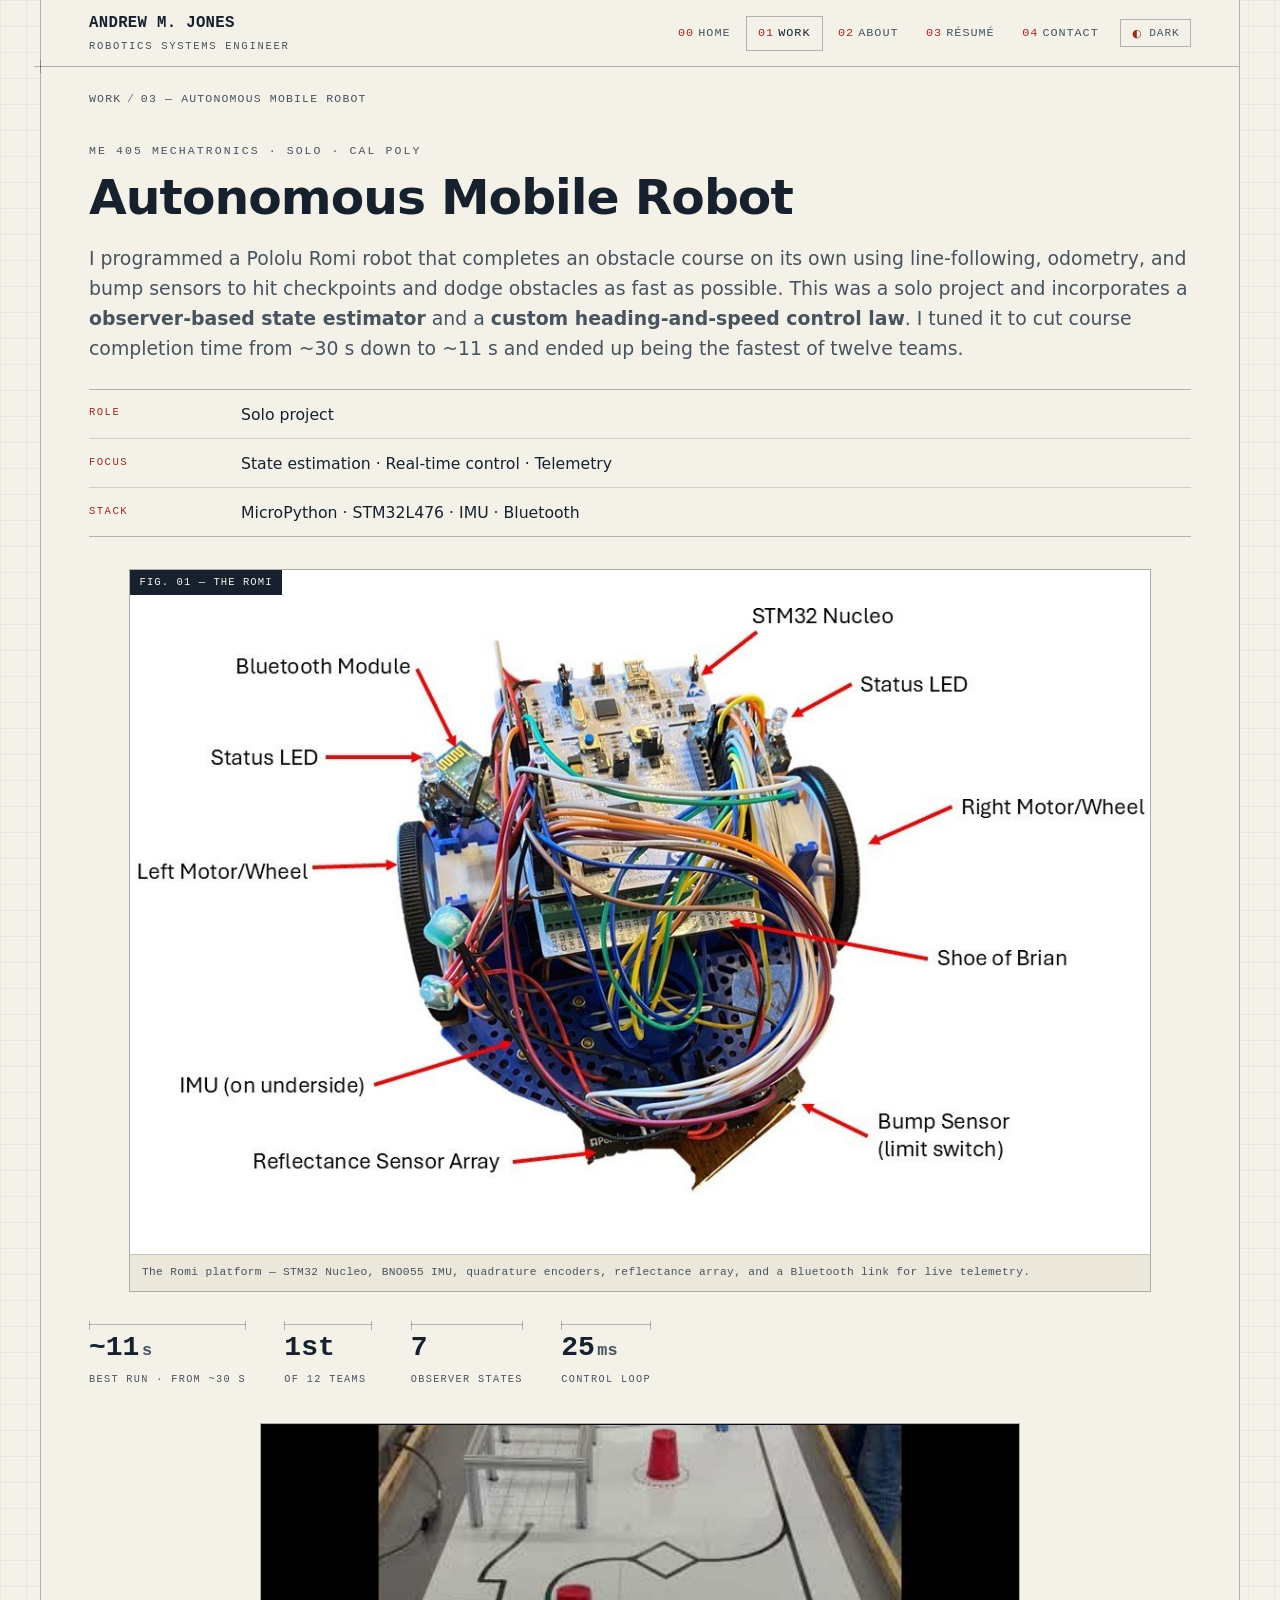
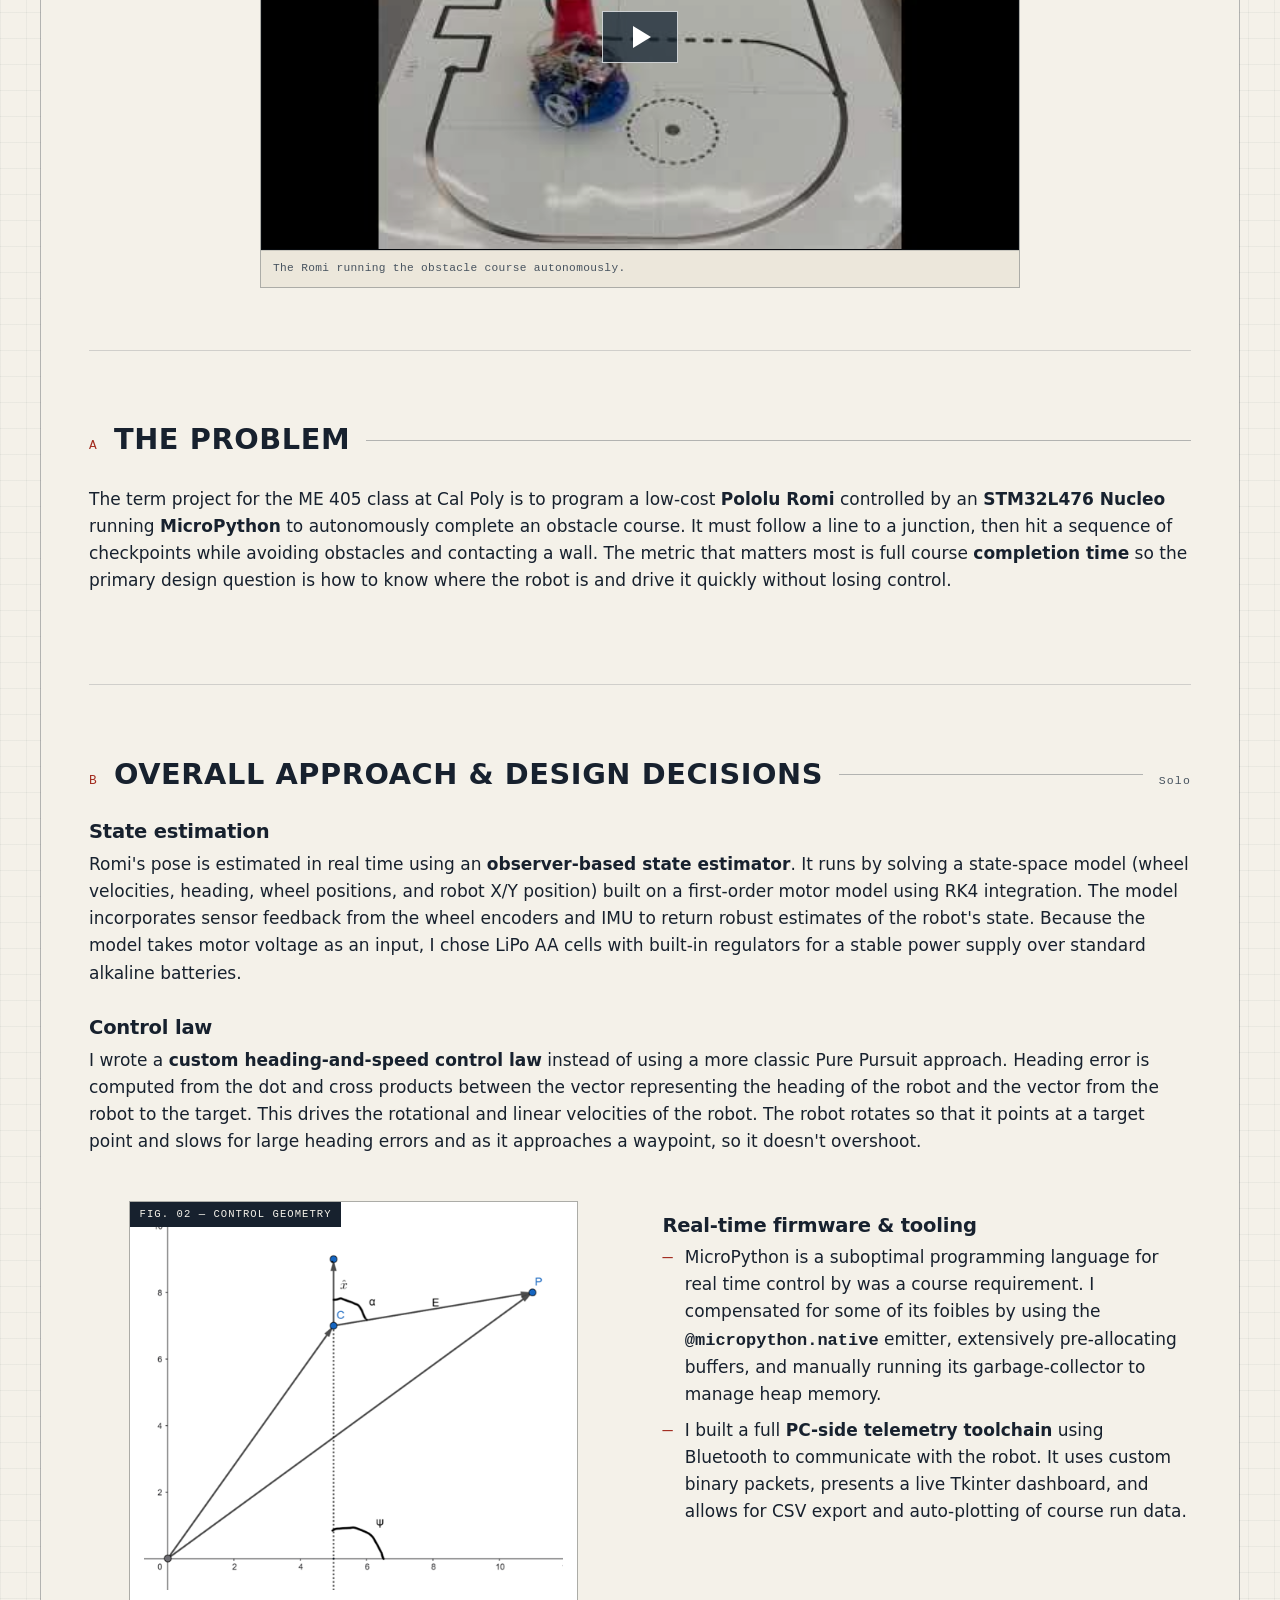
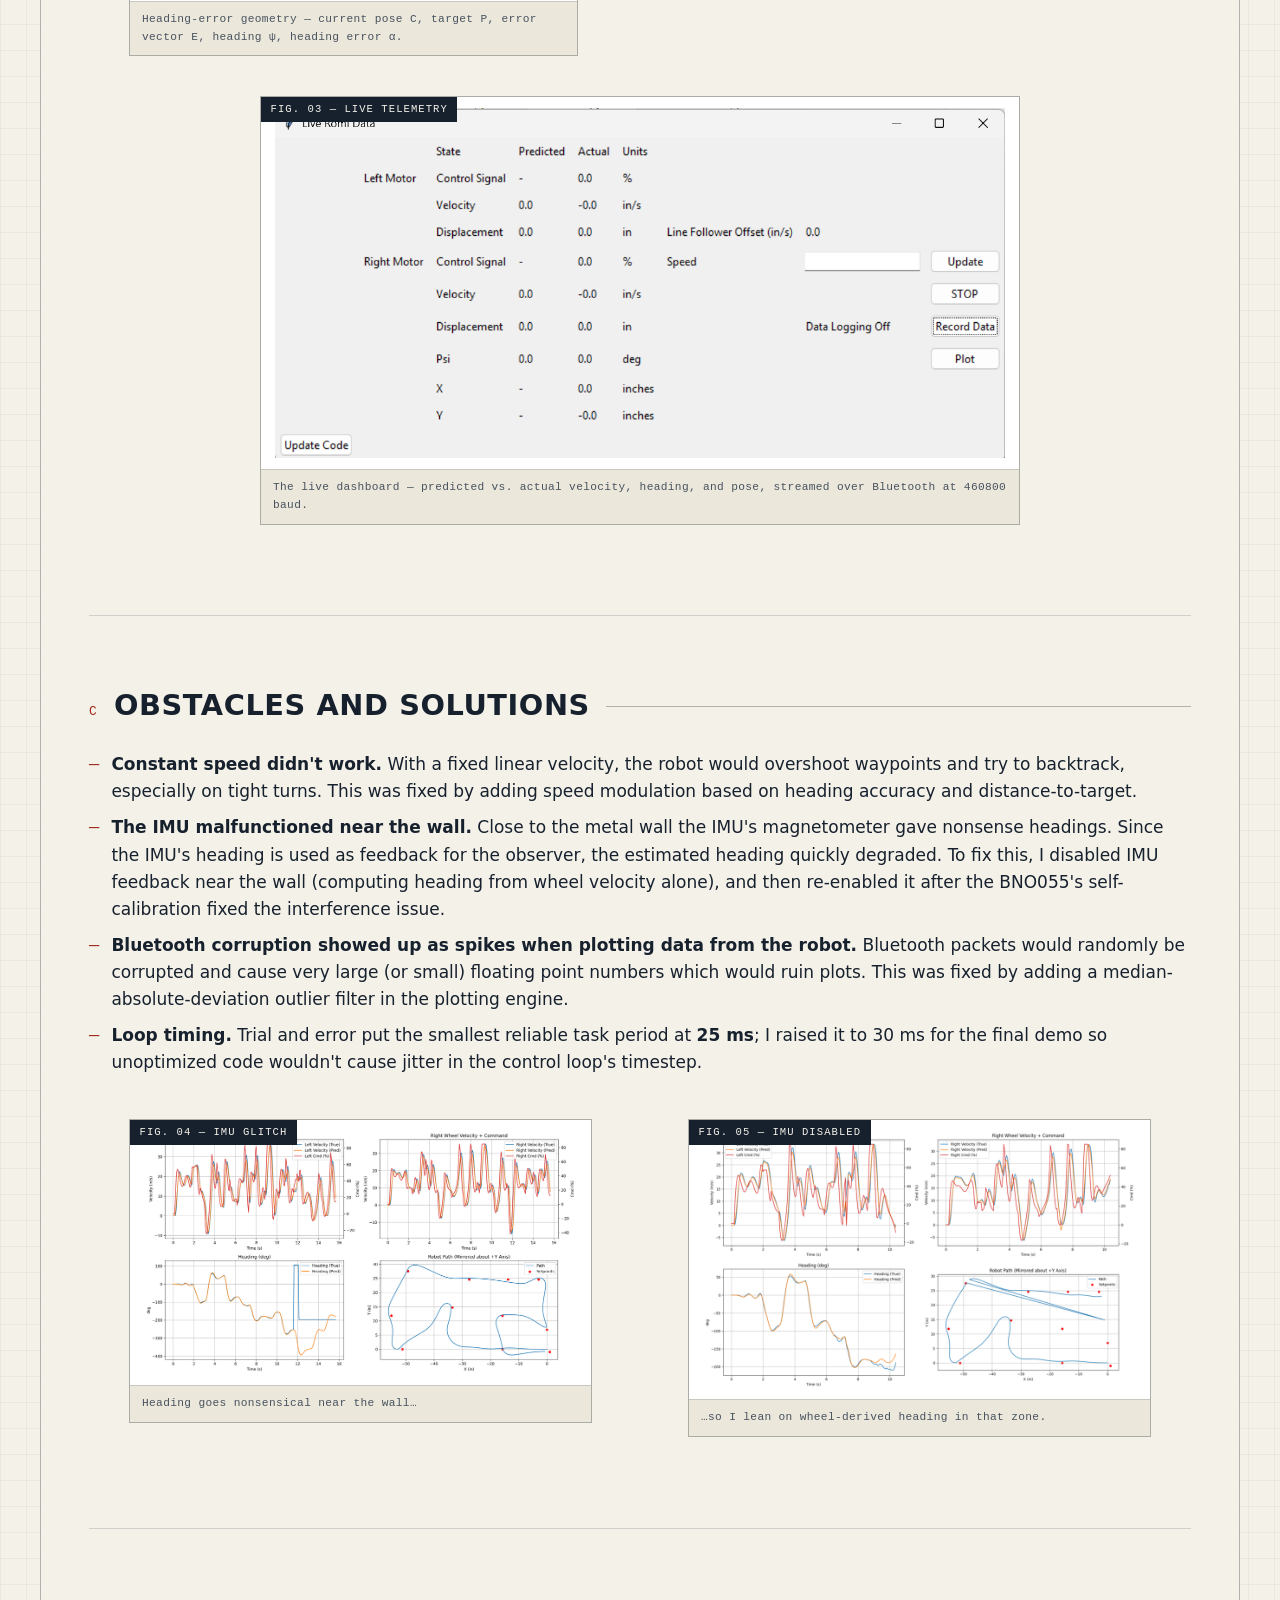
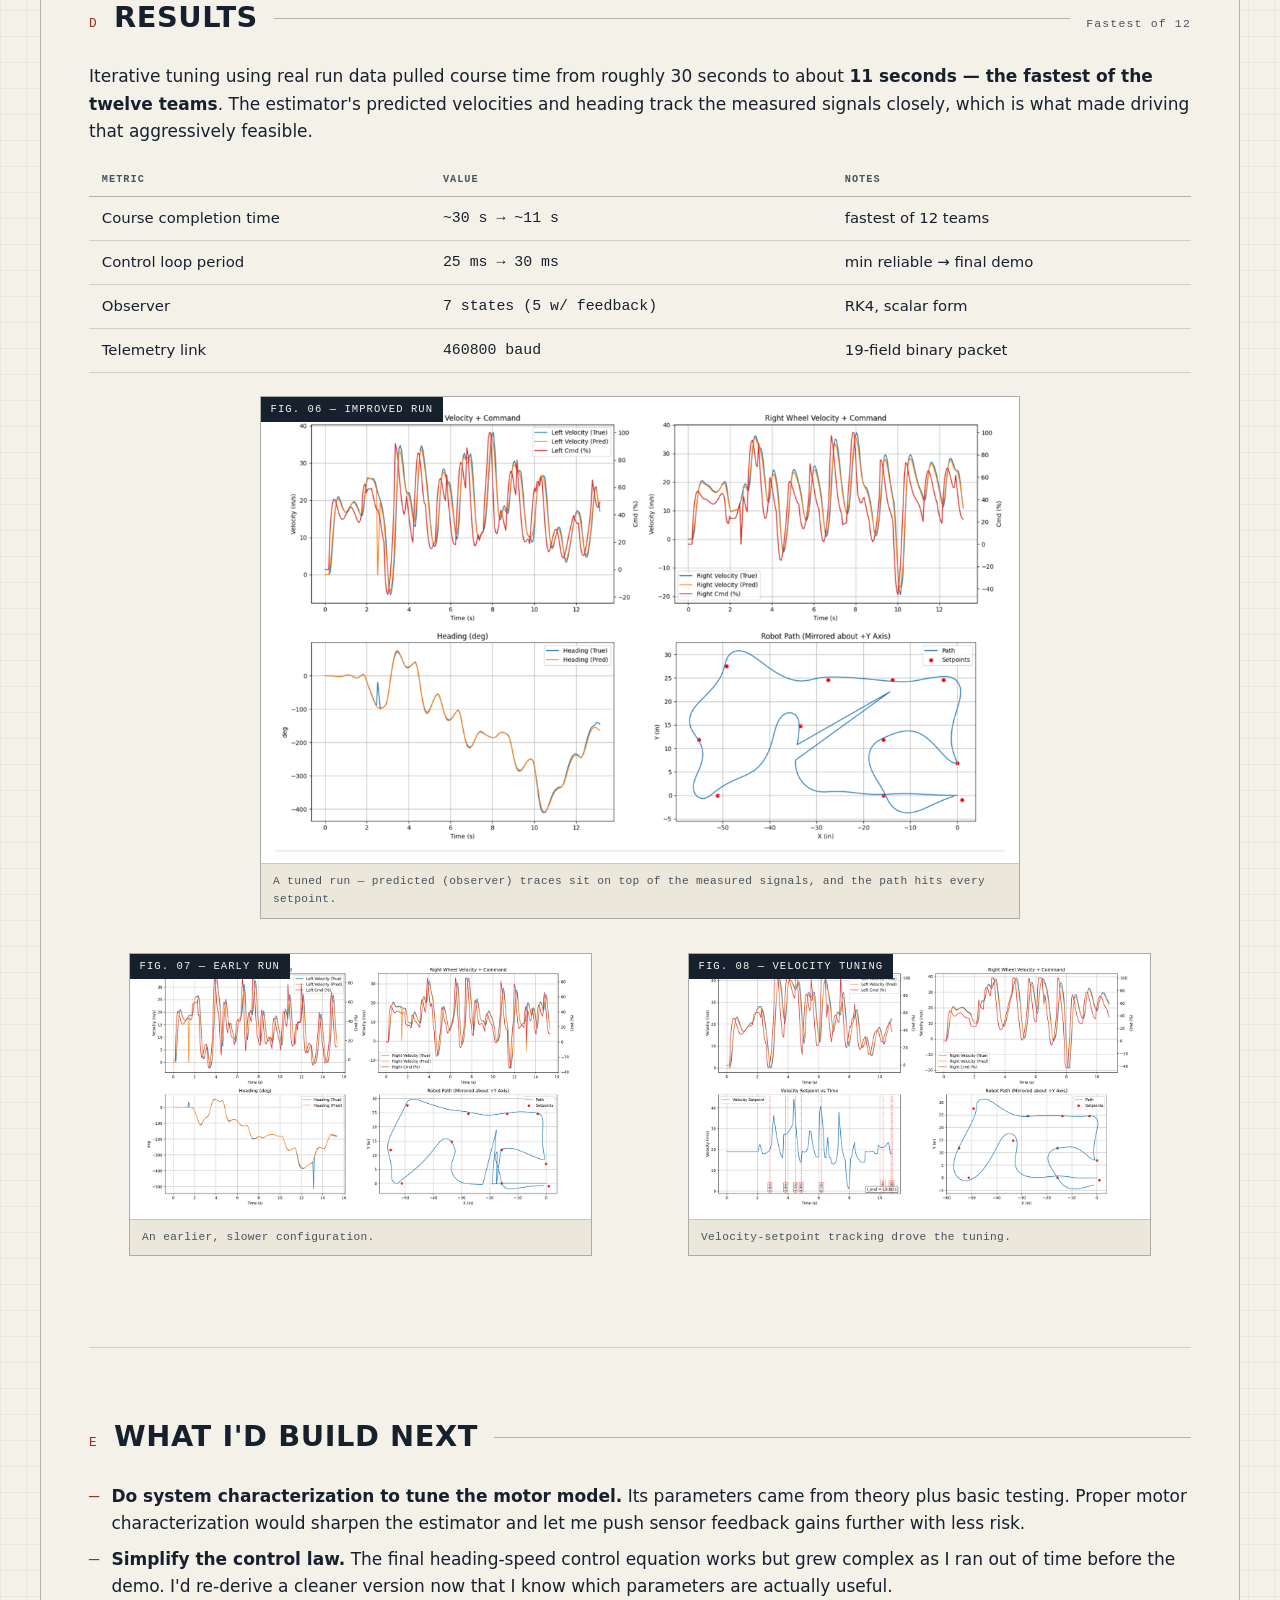
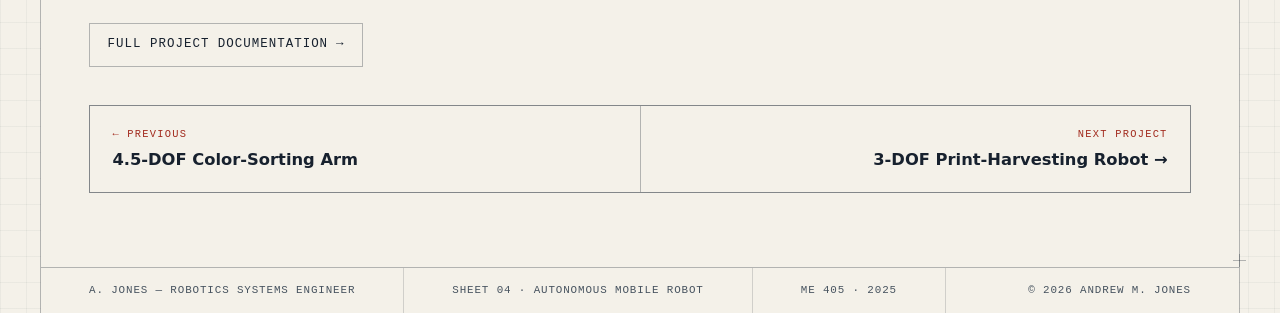
==== commit 6cd5a8be: "finished human edits and added agent instructions" ====
--- a/autonomous-mobile-robot.html
+++ b/autonomous-mobile-robot.html
@@ -43,13 +43,11 @@
         <span class="eyebrow">ME 405 Mechatronics · Solo · Cal Poly</span>
         <h1>Autonomous Mobile Robot</h1>
         <p class="lede">
-          A Pololu Romi robot that drives an obstacle course on its own — line-following, hitting checkpoints, and dodging
-          a wall — as fast as possible. I built it solo around an <strong>observer-based state estimator</strong> and a
-          <strong>custom heading-and-speed control law</strong>, then tuned it from ~30&nbsp;s down to ~11&nbsp;s: the
+          I programmed a Pololu Romi robot that completes an obstacle course on its own using line-following, odometry, and bump sensors to hit checkpoints and dodge obstacles as fast as possible. This was a solo project and incorporates a <strong>observer-based state estimator</strong> and a <strong>custom heading-and-speed control law</strong>. I tuned it to cut course completion time from ~30&nbsp;s down to ~11&nbsp;s and ended up being the
           fastest of twelve teams.
         </p>
         <dl class="spec-block">
-          <div class="row"><dt>Role</dt><dd>Solo — firmware, estimation, control, tooling</dd></div>
+          <div class="row"><dt>Role</dt><dd>Solo project</dd></div>
           <div class="row"><dt>Focus</dt><dd>State estimation · Real-time control · Telemetry</dd></div>
           <div class="row"><dt>Stack</dt><dd>MicroPython · STM32L476 · IMU · Bluetooth</dd></div>
         </dl>
@@ -87,10 +85,10 @@
         </div>
         <div class="prose">
           <p>
-            The ME 405 term project puts a low-cost <strong>Pololu Romi</strong> (STM32L476 Nucleo, MicroPython) through an
-            obstacle course: follow a line to a junction, then drive a sequence of checkpoints while avoiding obstacles and a
-            wall. The single metric that matters is <strong>completion time</strong> — so the whole design question is how to
-            know where the robot is, accurately and cheaply, and drive it hard without losing control.
+            The term project for the ME 405 class at Cal Poly is to program a low-cost <strong>Pololu Romi</strong> controlled by an <strong>STM32L476 Nucleo</strong> running <strong>MicroPython</strong>
+            to autonomously complete an obstacle course. It must follow a line to a junction, then hit a sequence of checkpoints while avoiding obstacles and contacting a
+            wall. The metric that matters most is full course <strong>completion time</strong> so the primary design question is how to
+            know where the robot is and drive it quickly without losing control.
           </p>
         </div>
       </section>
@@ -99,24 +97,23 @@
       <section class="section" aria-labelledby="b-h">
         <div class="section-head">
           <span class="section-num">B</span>
-          <h2 class="section-title" id="b-h">My approach &amp; the decisions</h2>
+          <h2 class="section-title" id="b-h">Overall approach &amp; design decisions</h2>
           <span class="section-rule" aria-hidden="true"></span>
           <span class="section-meta">Solo</span>
         </div>
         <div class="prose">
           <h3>State estimation</h3>
           <p>
-            The core is an <strong>observer-based state estimator</strong> — a seven-state model (wheel velocities, heading,
-            wheel positions, and X/Y) built on a first-order motor model. I ran it in <strong>scalar form with RK4</strong>
-            integration rather than matrix operations, specifically to fit the STM32's small RAM and hold the real-time
-            budget. Because the model takes motor voltage as an input, I chose LiPo AA cells with built-in regulators for a
-            stable supply — a hardware choice made to serve the estimator.
+            Romi's pose is estimated in real time using an <strong>observer-based state estimator</strong>. It runs by solving a state-space model (wheel velocities, heading,
+            wheel positions, and robot X/Y position) built on a first-order motor model using RK4
+            integration. The model incorporates sensor feedback from the wheel encoders and IMU to return robust estimates of the robot's state. Because the model takes motor voltage as an input, I chose LiPo AA cells with built-in regulators for a
+            stable power supply over standard alkaline batteries.
           </p>
           <h3>Control law</h3>
           <p>
-            I wrote a <strong>custom heading-and-speed control law</strong> instead of using textbook Pure Pursuit (and wrote
-            up the tradeoffs). Heading error comes from the dot and cross products between the heading vector and the vector
-            to the target; the robot slows for large heading errors and as it nears a waypoint, so it doesn't overshoot.
+            I wrote a <strong>custom heading-and-speed control law</strong> instead of using a more classic Pure Pursuit approach.
+            Heading error is computed from the dot and cross products between the vector representing the heading of the robot and the vector from the robot
+            to the target. This drives the rotational and linear velocities of the robot. The robot rotates so that it points at a target point and slows for large heading errors and as it approaches a waypoint, so it doesn't overshoot.
           </p>
         </div>
 
@@ -130,8 +127,8 @@
           <div class="prose">
             <h3>Real-time firmware &amp; tooling</h3>
             <ul>
-              <li>Tightened the hot path with <strong><code>@micropython.native</code></strong> methods, pre-allocated buffers passed through the task share, and a dedicated garbage-collector task run once per loop.</li>
-              <li>Built a full <strong>PC-side telemetry toolchain</strong> over Bluetooth — a custom binary packet, a live Tkinter dashboard, CSV export, and an auto-plotting engine for run analysis.</li>
+              <li>MicroPython is a suboptimal programming language for real time control by was a course requirement. I compensated for some of its foibles by using the <strong><code>@micropython.native</code></strong> emitter, extensively pre-allocating buffers, and manually running its garbage-collector to manage heap memory.</li>
+              <li>I built a full <strong>PC-side telemetry toolchain</strong> using Bluetooth to communicate with the robot. It uses custom binary packets, presents a live Tkinter dashboard, and allows for CSV export and auto-plotting of course run data.</li>
             </ul>
           </div>
         </div>
@@ -148,15 +145,15 @@
       <section class="section" aria-labelledby="c-h">
         <div class="section-head">
           <span class="section-num">C</span>
-          <h2 class="section-title" id="c-h">What I changed, and why</h2>
+          <h2 class="section-title" id="c-h">Obstacles and solutions</h2>
           <span class="section-rule" aria-hidden="true"></span>
         </div>
         <div class="prose">
           <ul>
-            <li><strong>Constant speed didn't work.</strong> At a fixed speed the robot overshot waypoints and backtracked, especially on tight turns. I added speed modulation by heading accuracy and distance-to-target — the biggest single time saver.</li>
-            <li><strong>The IMU lied near the wall.</strong> Close to the metal wall the magnetometer gave nonsense headings, and with the observer's aggressive gains the estimate blew up. I disabled IMU feedback in that zone (heading from wheel velocity alone), then re-enabled it once the BNO055's self-calibration settled across runs.</li>
-            <li><strong>Bluetooth corruption showed up as spikes.</strong> Dropped/garbled packets put spikes in the plots, so I added a median-absolute-deviation outlier filter in the analysis engine.</li>
-            <li><strong>Loop timing.</strong> Trial and error put the smallest reliable task period at <strong>25&nbsp;ms</strong>; I raised it to 30&nbsp;ms for the final demo so unoptimized code wouldn't jitter the timestep.</li>
+            <li><strong>Constant speed didn't work.</strong> With a fixed linear velocity, the robot would overshoot waypoints and try to backtrack, especially on tight turns. This was fixed by adding speed modulation based on heading accuracy and distance-to-target.</li>
+            <li><strong>The IMU malfunctioned near the wall.</strong> Close to the metal wall the IMU's magnetometer gave nonsense headings. Since the IMU's heading is used as feedback for the observer, the estimated heading quickly degraded. To fix this, I disabled IMU feedback near the wall (computing heading from wheel velocity alone), and then re-enabled it after the BNO055's self-calibration fixed the interference issue.</li>
+            <li><strong>Bluetooth corruption showed up as spikes when plotting data from the robot.</strong> Bluetooth packets would randomly be corrupted and cause very large (or small) floating point numbers which would ruin plots. This was fixed by adding a median-absolute-deviation outlier filter in the plotting engine.</li>
+            <li><strong>Loop timing.</strong> Trial and error put the smallest reliable task period at <strong>25&nbsp;ms</strong>; I raised it to 30&nbsp;ms for the final demo so unoptimized code wouldn't cause jitter in the control loop's timestep.</li>
           </ul>
         </div>
 
@@ -168,7 +165,7 @@
             <figcaption>Heading goes nonsensical near the wall…</figcaption>
           </figure>
           <figure class="figure">
-            <span class="figtag">Fig. 05 — IMU disabled there</span>
+            <span class="figtag">Fig. 05 — IMU disabled</span>
             <div class="plot-canvas"><img src="assets/img/autonomous-mobile-robot/imu-off.png" width="1000" height="592" loading="lazy"
                  alt="Plot showing the observer heading behaving when IMU feedback is disabled in the wall zone." /></div>
             <figcaption>…so I lean on wheel-derived heading in that zone.</figcaption>
@@ -186,9 +183,9 @@
         </div>
         <div class="prose">
           <p>
-            Iterative tuning against real run data pulled course time from roughly 30&nbsp;seconds to about
+            Iterative tuning using real run data pulled course time from roughly 30&nbsp;seconds to about
             <strong>11&nbsp;seconds — the fastest of the twelve teams</strong>. The estimator's predicted velocities and
-            heading track the measured signals closely, which is what made driving that aggressively survivable.
+            heading track the measured signals closely, which is what made driving that aggressively feasible.
           </p>
         </div>
 
@@ -197,7 +194,7 @@
           <tbody>
             <tr><td>Course completion time</td><td class="num">~30 s → ~11 s</td><td>fastest of 12 teams</td></tr>
             <tr><td>Control loop period</td><td class="num">25 ms → 30 ms</td><td>min reliable → final demo</td></tr>
-            <tr><td>Observer</td><td class="num">7 states · 5 meas · 2 in</td><td>RK4, scalar form</td></tr>
+            <tr><td>Observer</td><td class="num">7 states (5 w/ feedback)</td><td>RK4, scalar form</td></tr>
             <tr><td>Telemetry link</td><td class="num">460800 baud</td><td>19-field binary packet</td></tr>
           </tbody>
         </table>
@@ -235,9 +232,8 @@
         </div>
         <div class="prose">
           <ul>
-            <li><strong>System-ID the motor model.</strong> Its parameters came from theory plus basic testing; a proper identification would sharpen the estimator and let me push gains further with less risk.</li>
-            <li><strong>Simplify the control law.</strong> The final law works but grew complex under time pressure — I'd re-derive a cleaner version now that I know which terms actually earn their keep.</li>
-            <li><strong>Fuse the IMU properly</strong> near the wall instead of switching it off — a confidence-weighted update would keep the heading correction where it's trustworthy.</li>
+            <li><strong>Do system characterization to tune the motor model.</strong> Its parameters came from theory plus basic testing. Proper motor characterization would sharpen the estimator and let me push sensor feedback gains further with less risk.</li>
+            <li><strong>Simplify the control law.</strong> The final heading-speed control equation works but grew complex as I ran out of time before the demo. I'd re-derive a cleaner version now that I know which parameters are actually useful.</li>
           </ul>
           <p style="margin-top:1.4rem">
             <a class="btn" href="https://term-project-me-405.readthedocs.io/en/latest/index.html" target="_blank" rel="noopener noreferrer">Full project documentation <span class="arw" aria-hidden="true">→</span></a>
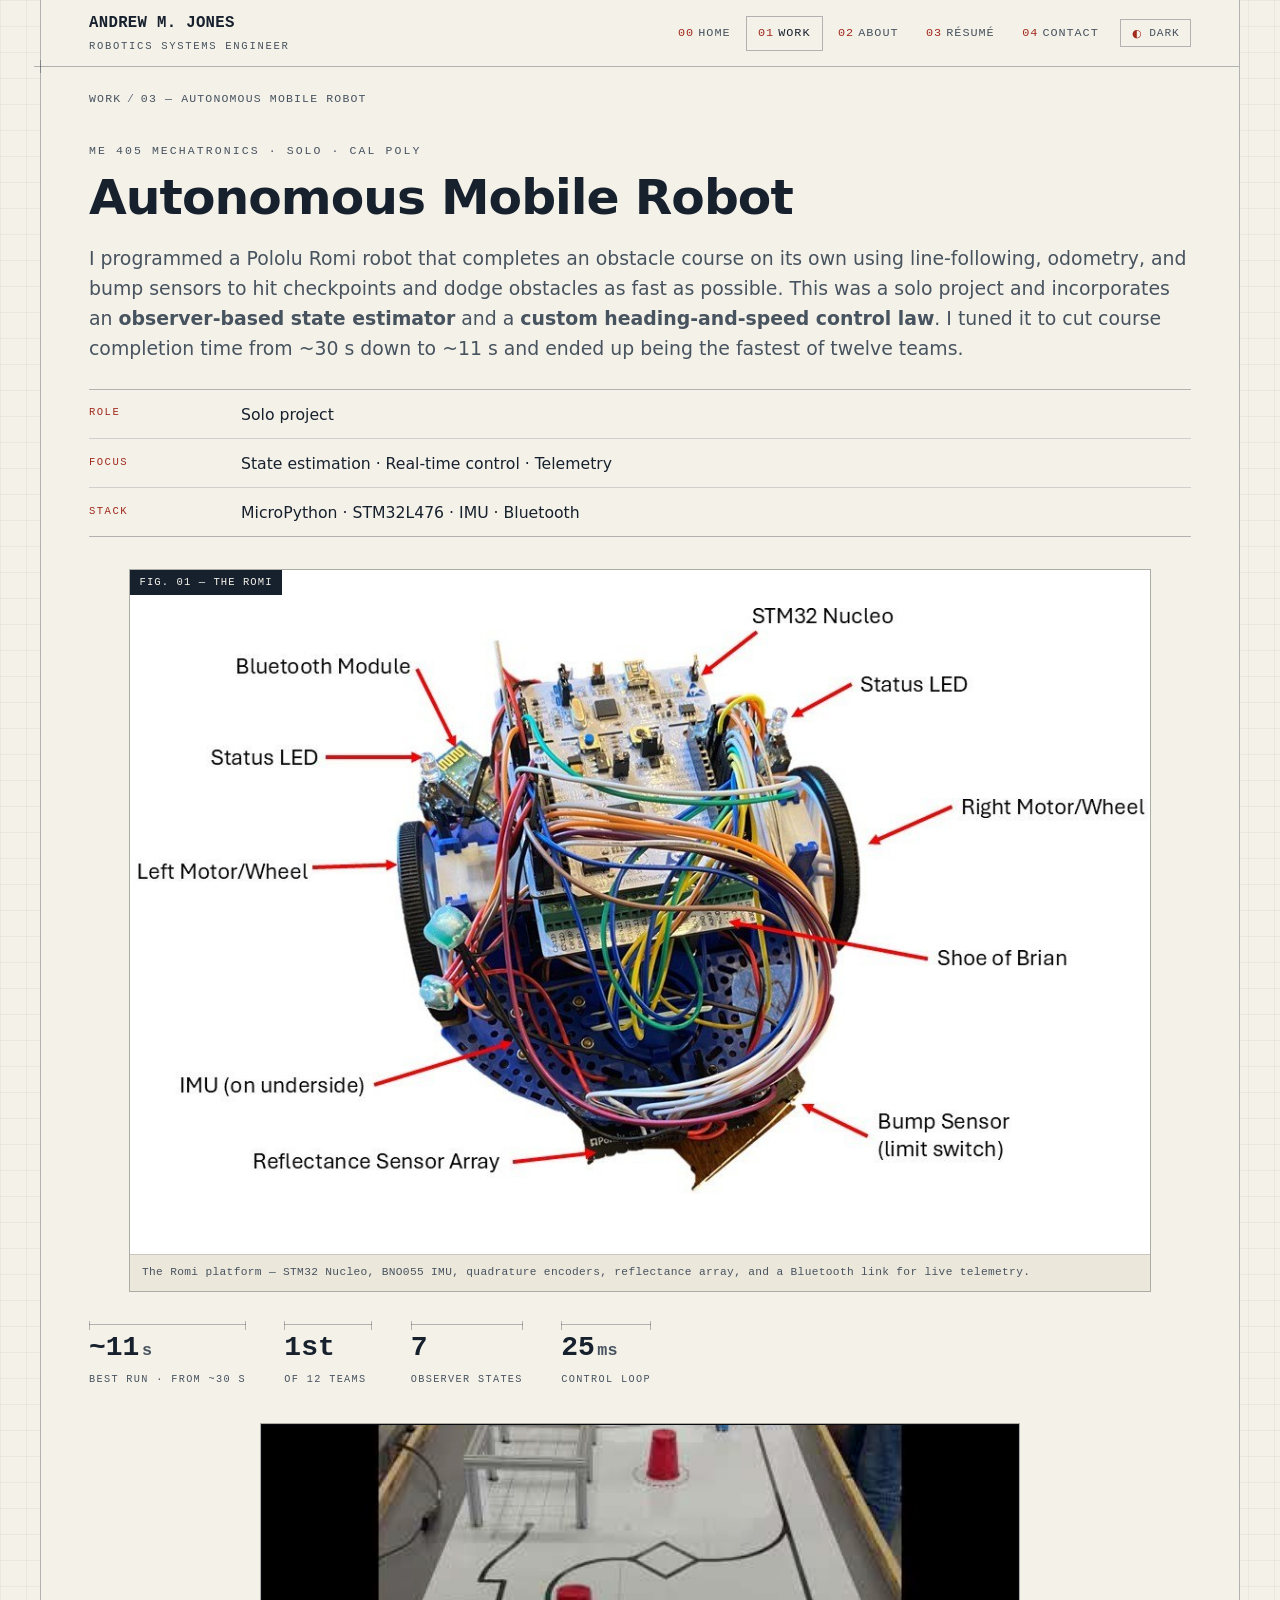
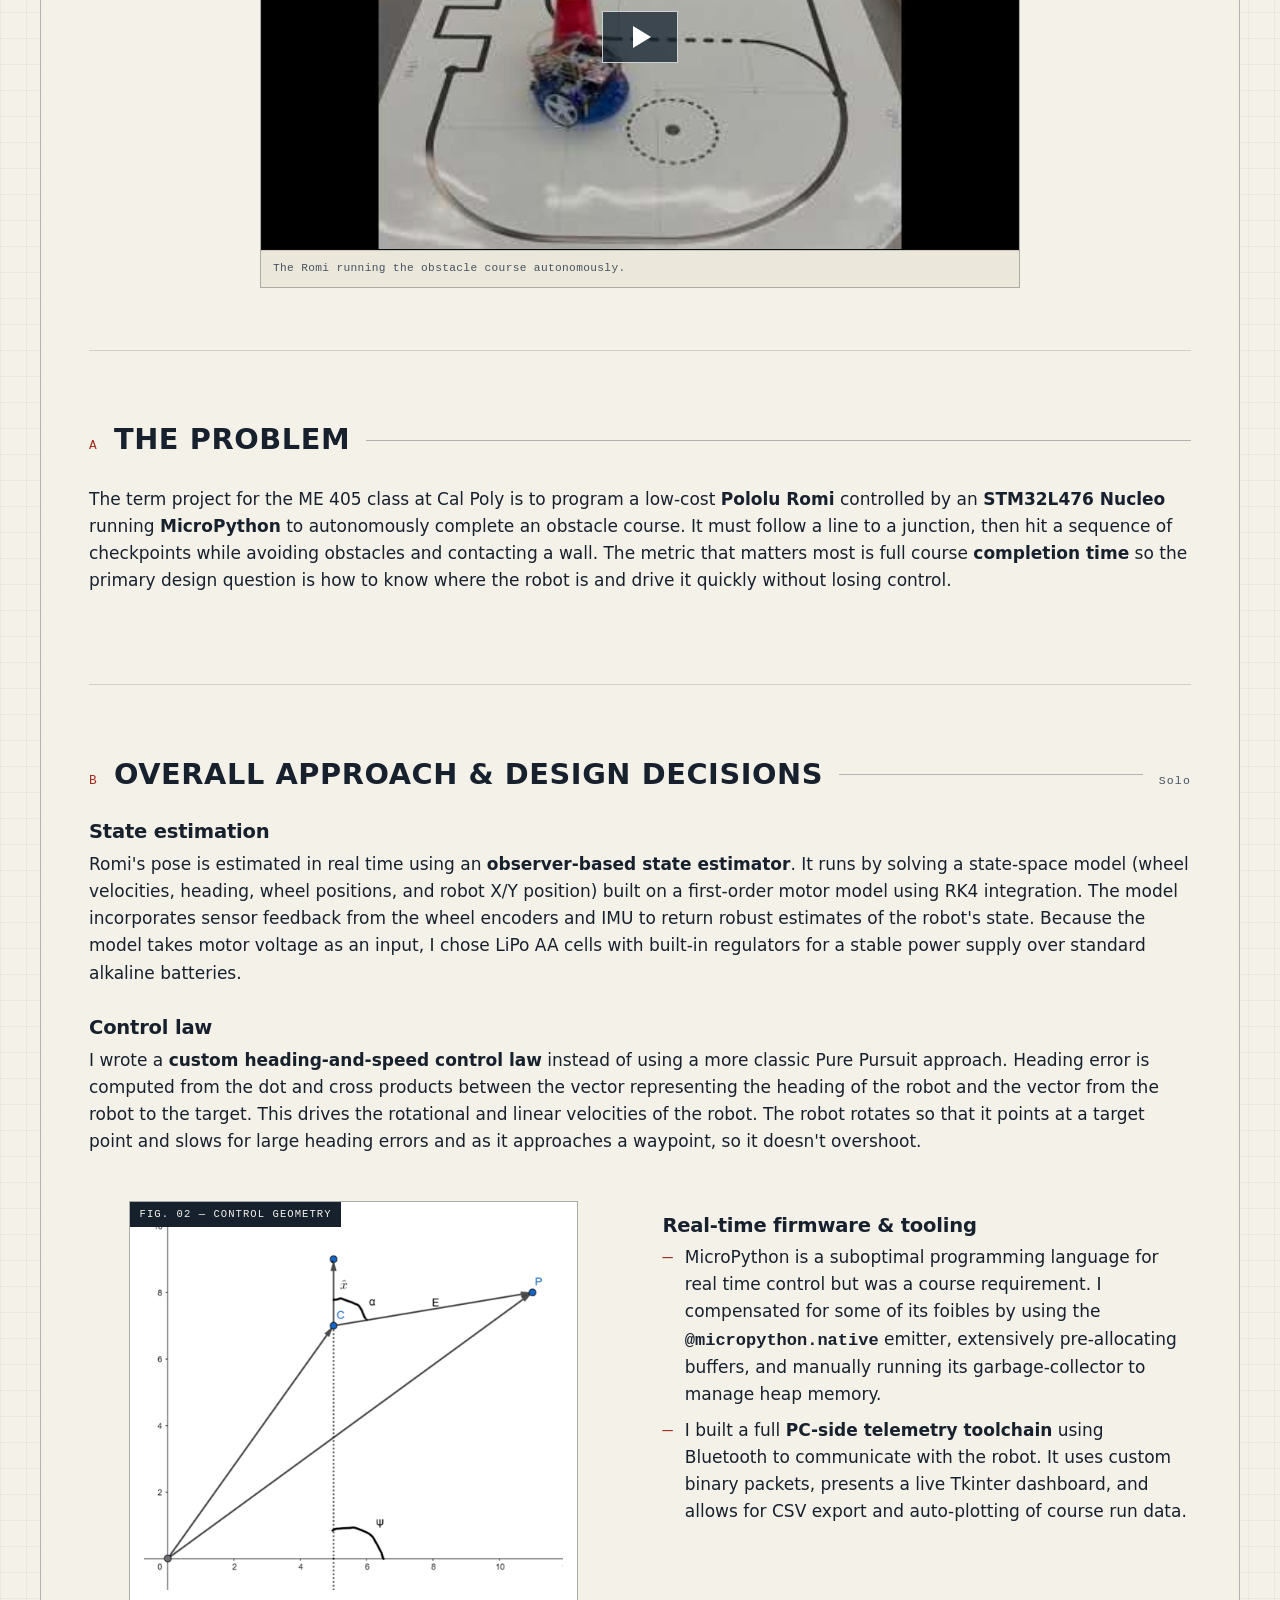
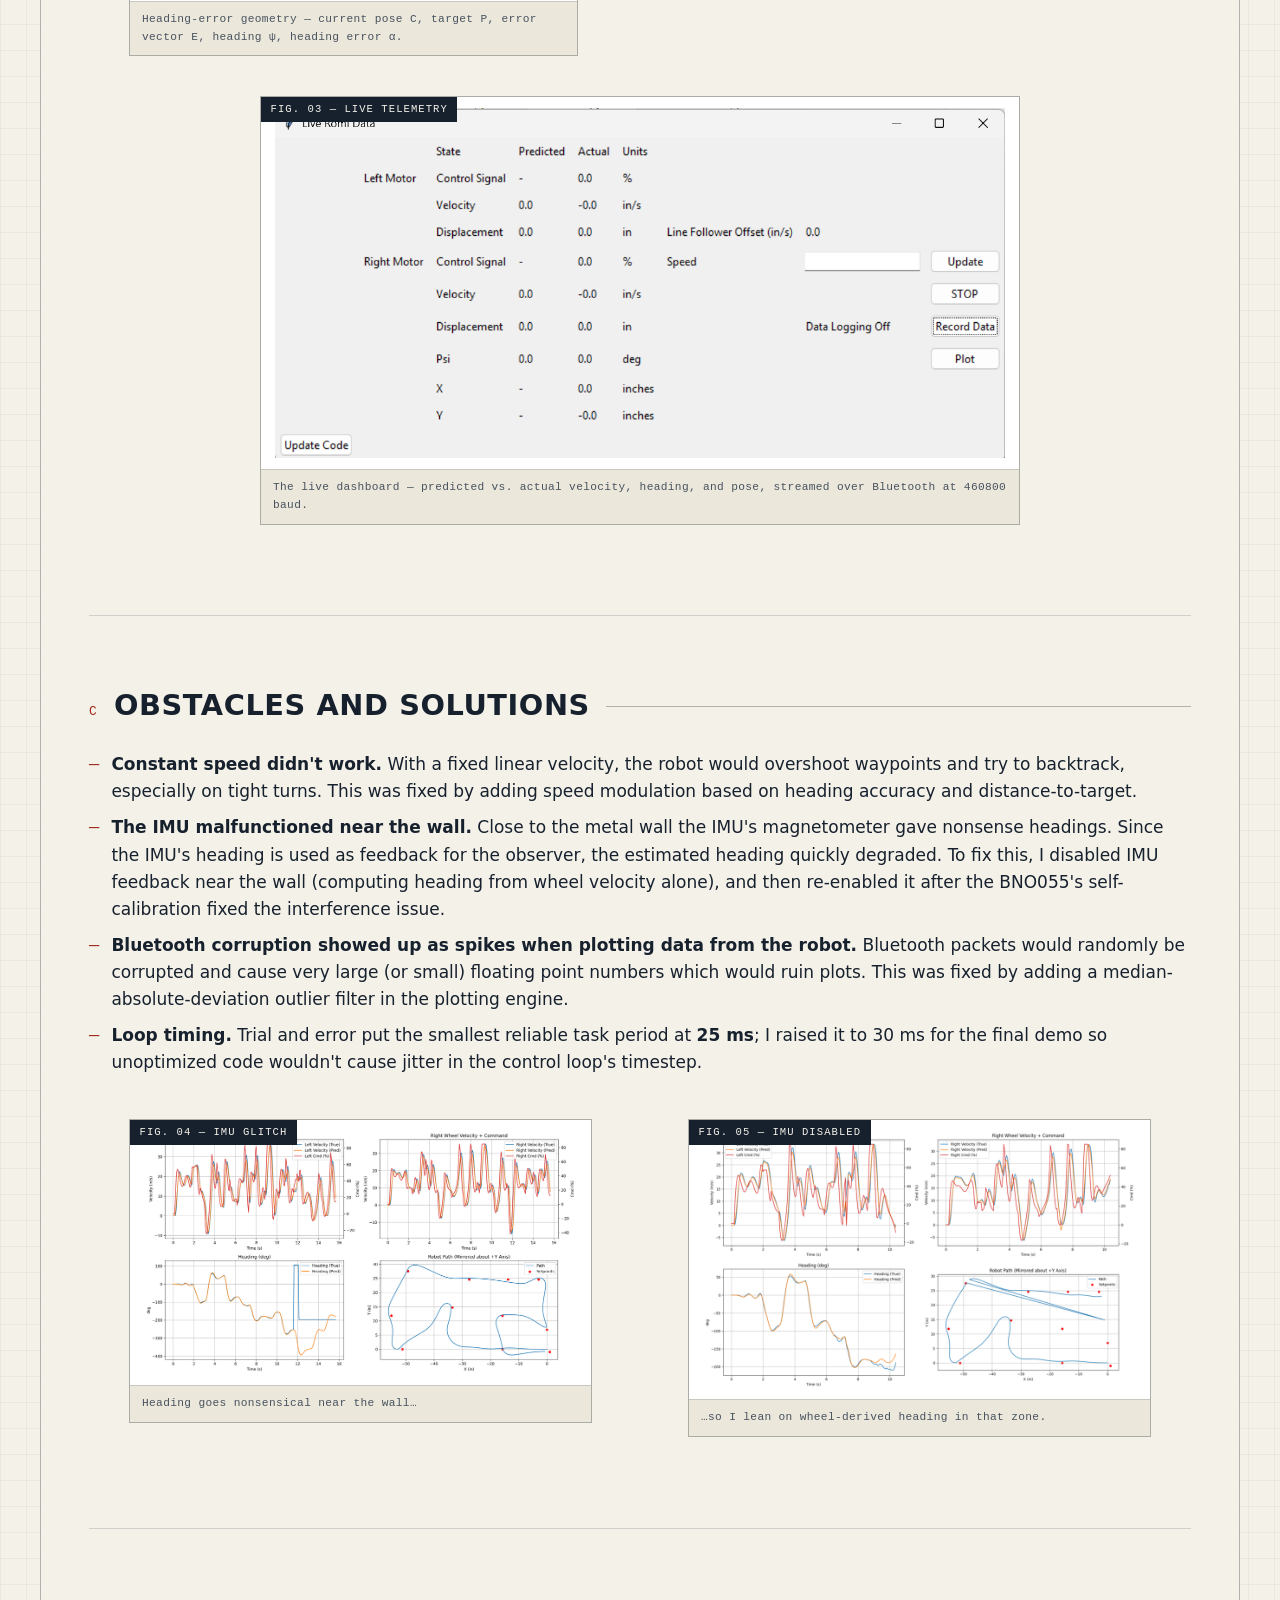
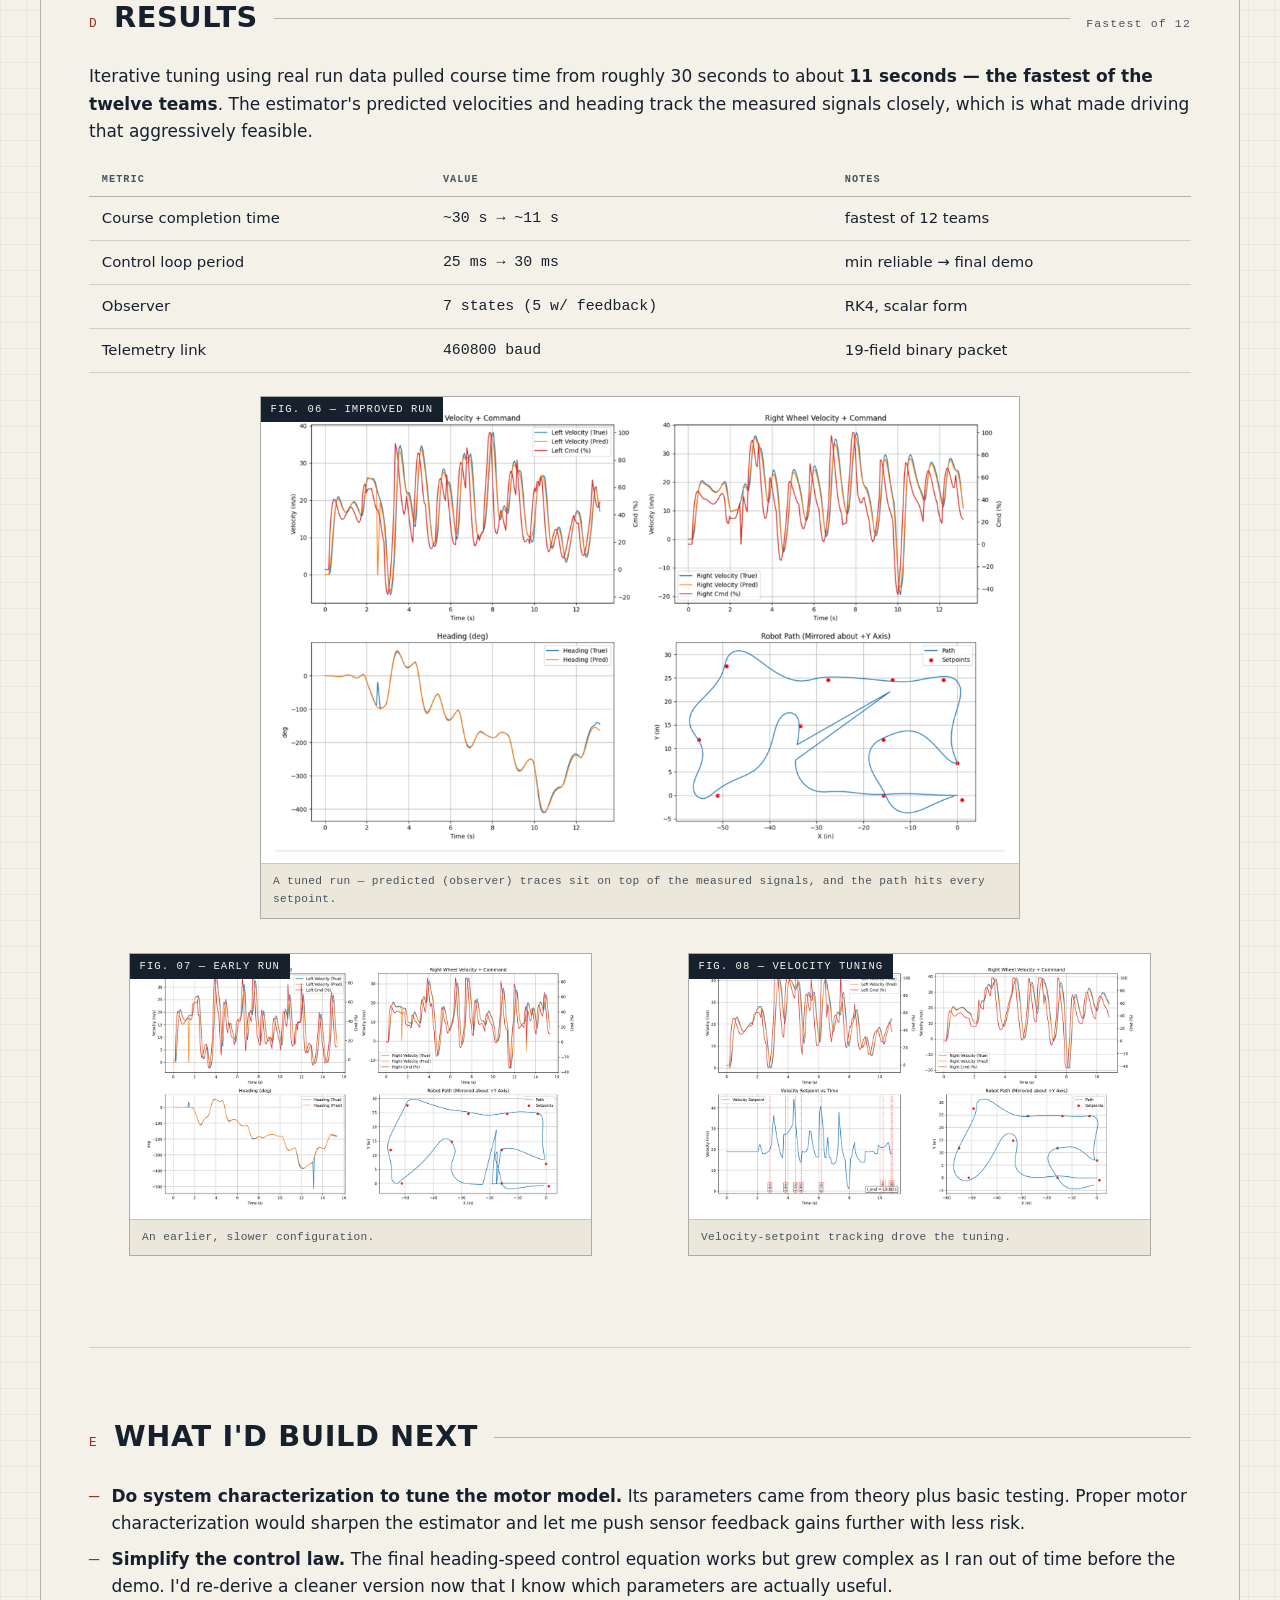
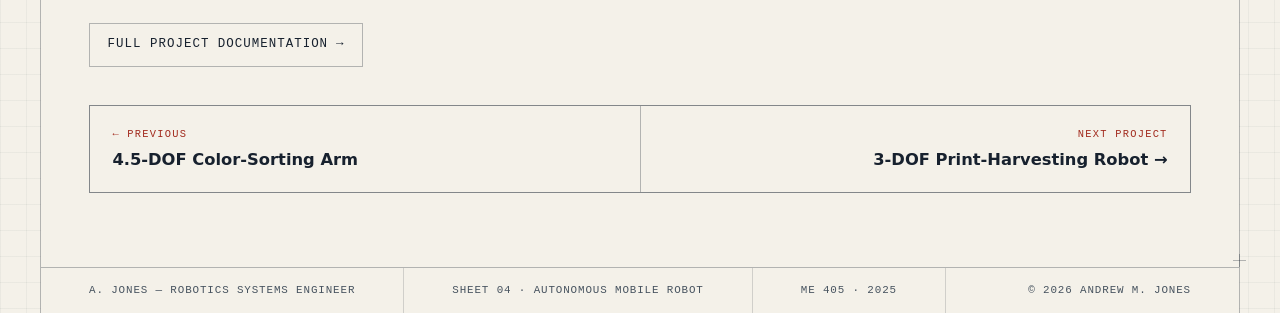
==== commit 7167a590: "final edits" ====
--- a/autonomous-mobile-robot.html
+++ b/autonomous-mobile-robot.html
@@ -43,7 +43,7 @@
         <span class="eyebrow">ME 405 Mechatronics · Solo · Cal Poly</span>
         <h1>Autonomous Mobile Robot</h1>
         <p class="lede">
-          I programmed a Pololu Romi robot that completes an obstacle course on its own using line-following, odometry, and bump sensors to hit checkpoints and dodge obstacles as fast as possible. This was a solo project and incorporates a <strong>observer-based state estimator</strong> and a <strong>custom heading-and-speed control law</strong>. I tuned it to cut course completion time from ~30&nbsp;s down to ~11&nbsp;s and ended up being the
+          I programmed a Pololu Romi robot that completes an obstacle course on its own using line-following, odometry, and bump sensors to hit checkpoints and dodge obstacles as fast as possible. This was a solo project and incorporates an <strong>observer-based state estimator</strong> and a <strong>custom heading-and-speed control law</strong>. I tuned it to cut course completion time from ~30&nbsp;s down to ~11&nbsp;s and ended up being the
           fastest of twelve teams.
         </p>
         <dl class="spec-block">
@@ -127,7 +127,7 @@
           <div class="prose">
             <h3>Real-time firmware &amp; tooling</h3>
             <ul>
-              <li>MicroPython is a suboptimal programming language for real time control by was a course requirement. I compensated for some of its foibles by using the <strong><code>@micropython.native</code></strong> emitter, extensively pre-allocating buffers, and manually running its garbage-collector to manage heap memory.</li>
+              <li>MicroPython is a suboptimal programming language for real time control but was a course requirement. I compensated for some of its foibles by using the <strong><code>@micropython.native</code></strong> emitter, extensively pre-allocating buffers, and manually running its garbage-collector to manage heap memory.</li>
               <li>I built a full <strong>PC-side telemetry toolchain</strong> using Bluetooth to communicate with the robot. It uses custom binary packets, presents a live Tkinter dashboard, and allows for CSV export and auto-plotting of course run data.</li>
             </ul>
           </div>
--- a/assets/css/site.css
+++ b/assets/css/site.css
@@ -213,6 +213,35 @@
   padding: 0.55rem 0.75rem; border-top: 1px solid var(--line); letter-spacing: 0.03em;
 }
 
+/* ---- Figure lightbox (click a figure to enlarge) -------------------------- */
+.zoomable { cursor: zoom-in; }
+.lightbox {
+  position: fixed; inset: 0; z-index: 1000;
+  display: flex; align-items: center; justify-content: center;
+  padding: clamp(1.4rem, 5vw, 3.5rem);
+  background: rgba(23, 33, 46, 0.82);
+  -webkit-backdrop-filter: blur(2px);
+  backdrop-filter: blur(2px);
+}
+.lightbox .lightbox-img {
+  max-width: 100%; max-height: 100%; width: auto; height: auto;
+  object-fit: contain;
+  background: #fff;   /* keeps transparent SVG plots legible */
+  cursor: default;
+}
+.lightbox-close {
+  position: fixed;
+  top: clamp(0.6rem, 2.2vw, 1.3rem);
+  right: clamp(0.6rem, 2.2vw, 1.3rem);
+  width: 2.5rem; height: 2.5rem;
+  display: flex; align-items: center; justify-content: center;
+  font-family: var(--font-mono); font-size: 1.5rem; line-height: 1;
+  color: #fff; background: rgba(23, 33, 46, 0.6);
+  border: 1px solid rgba(255, 255, 255, 0.55);
+  cursor: pointer; transition: background 0.15s, border-color 0.15s;
+}
+.lightbox-close:hover { background: var(--accent); border-color: var(--accent); }
+
 /* ---- Dimension / metric callouts ------------------------------------------ */
 .metrics { display: flex; flex-wrap: wrap; gap: clamp(1.2rem, 4vw, 2.4rem); }
 .metric { position: relative; padding-top: 0.6rem; border-top: 1px solid var(--line-2); min-width: 88px; }
